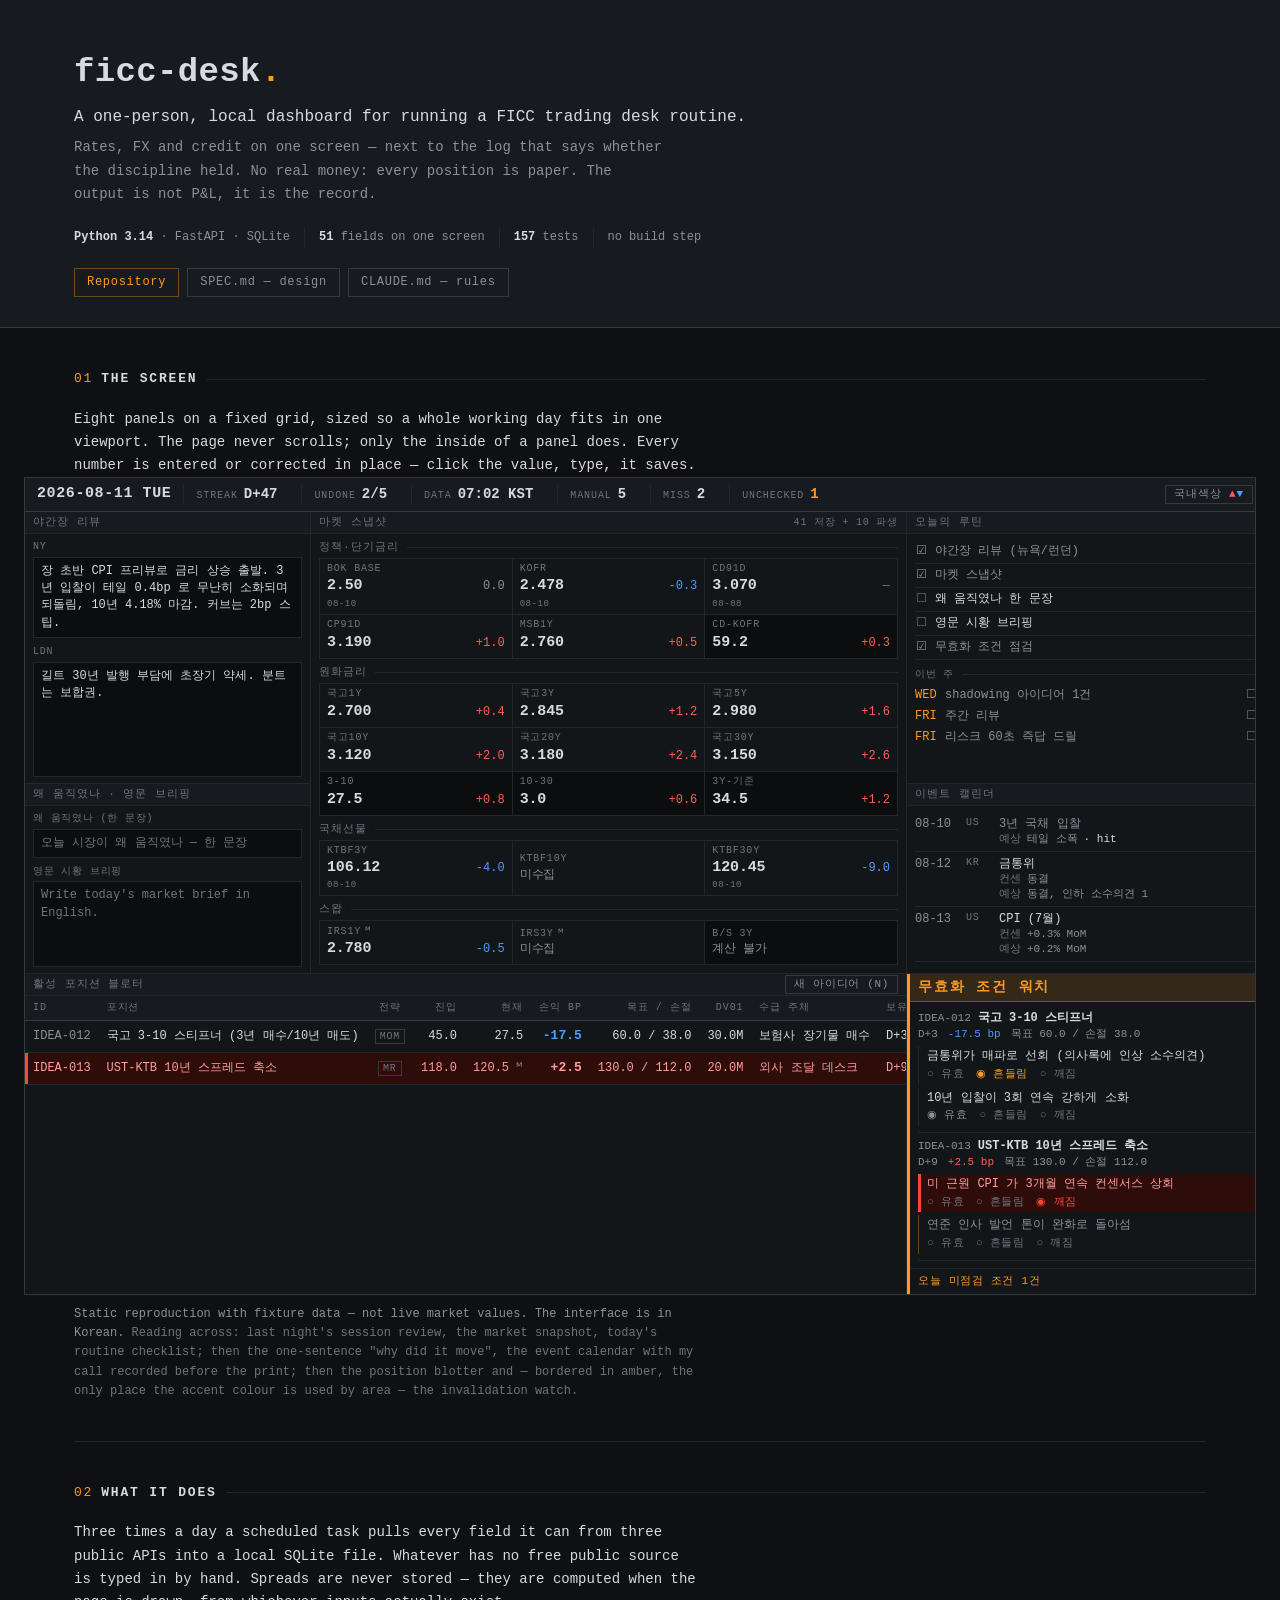
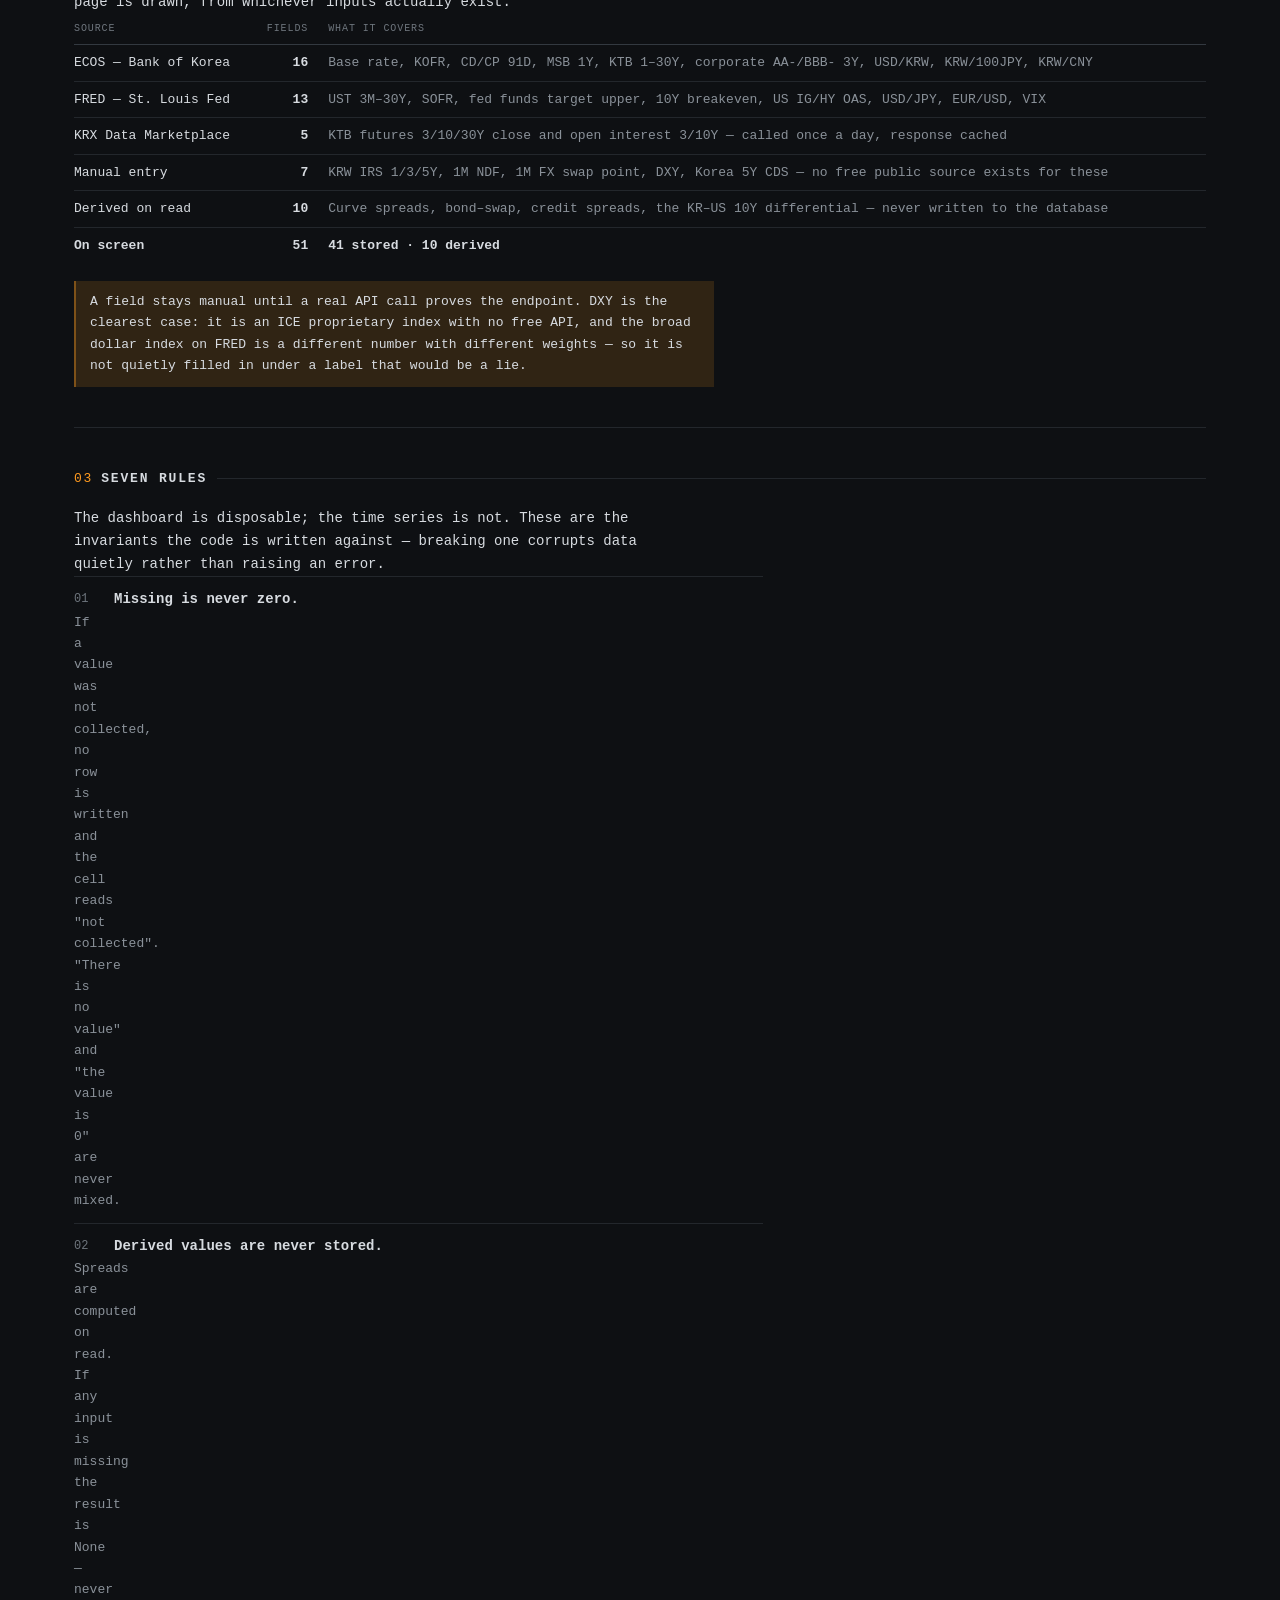
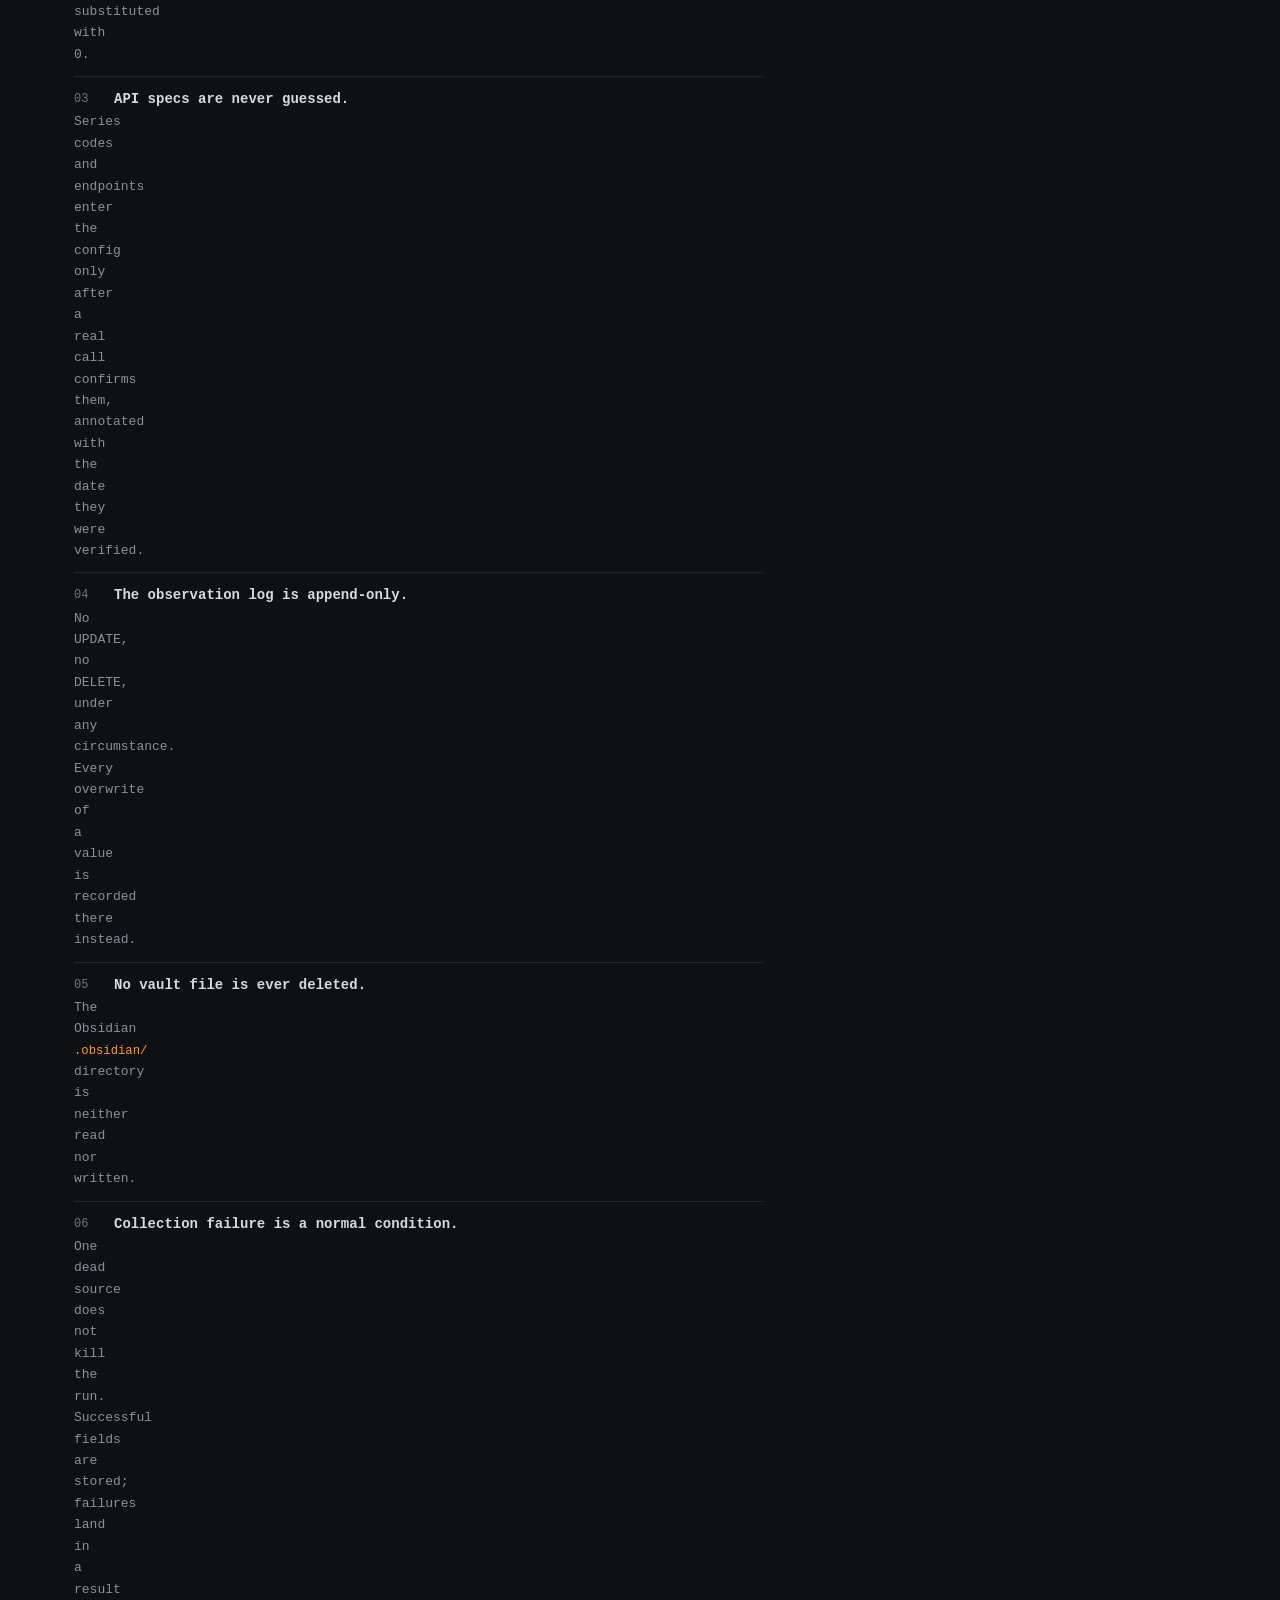
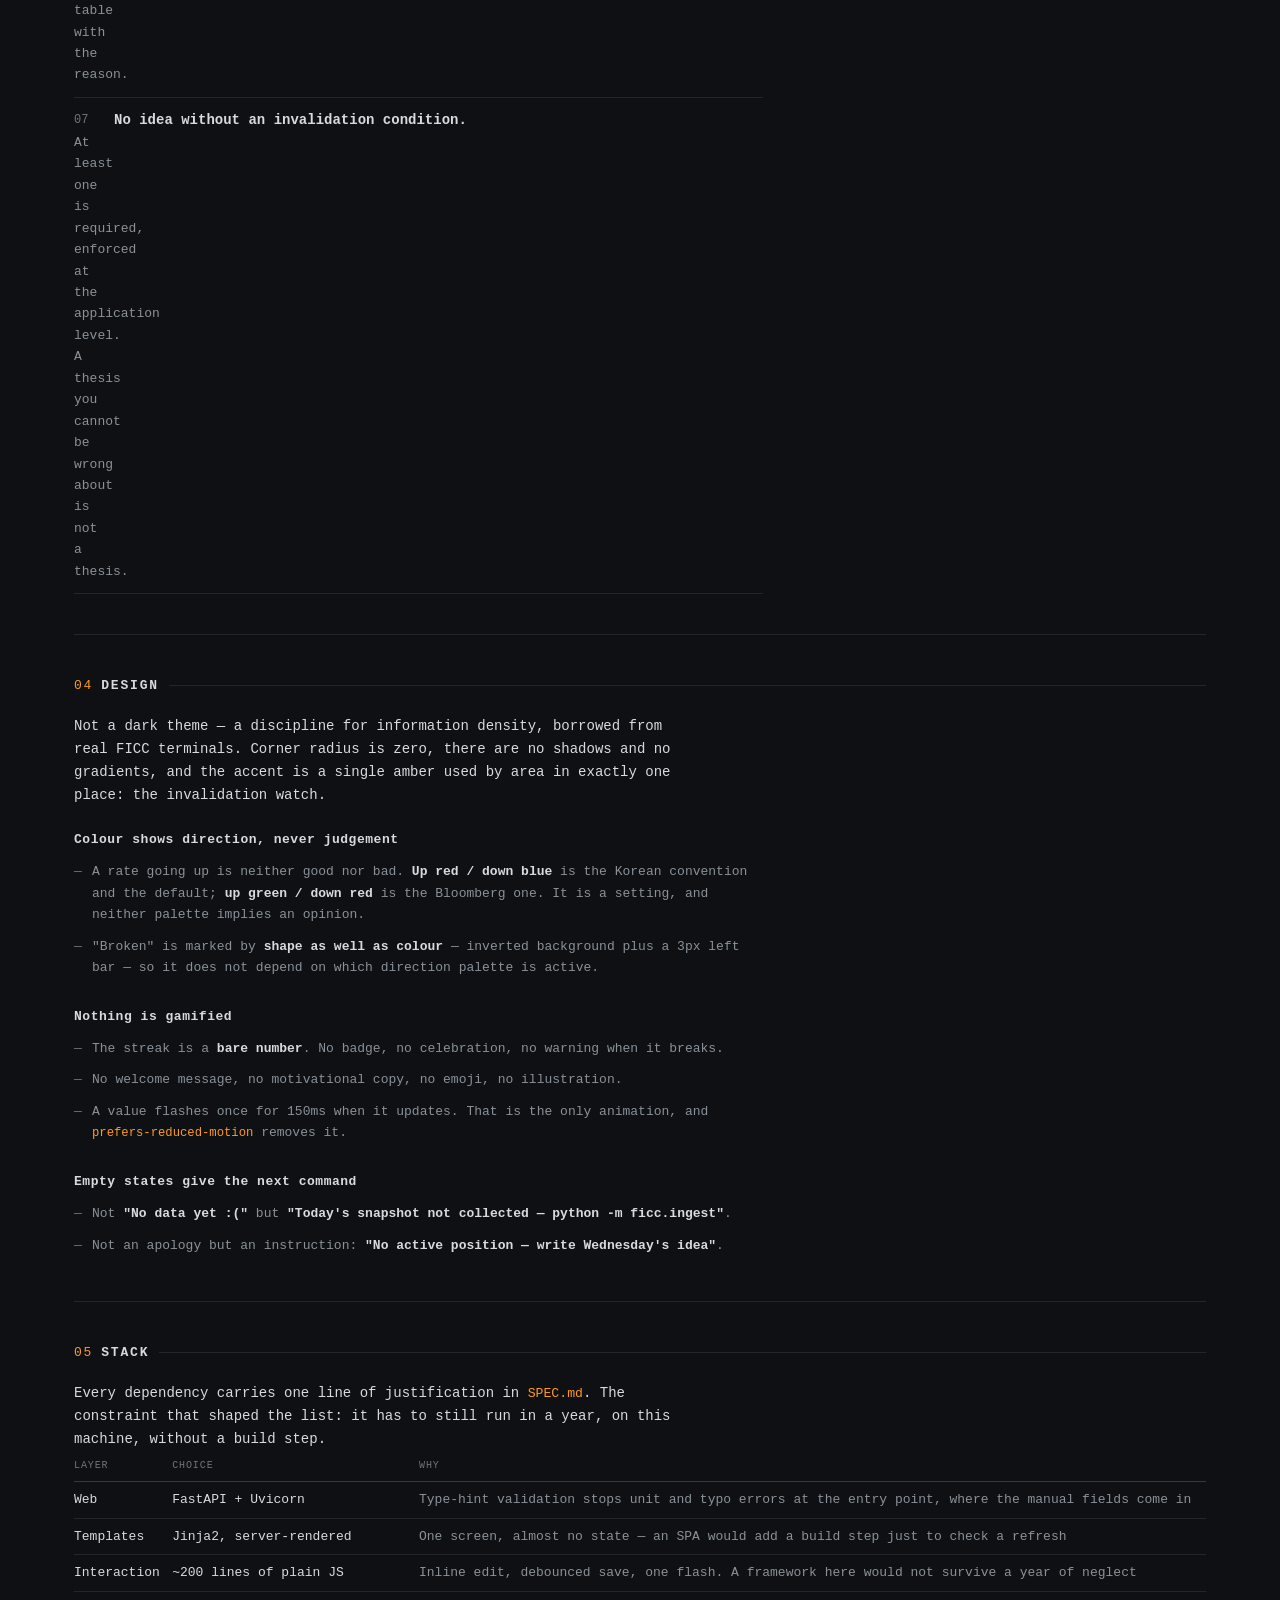
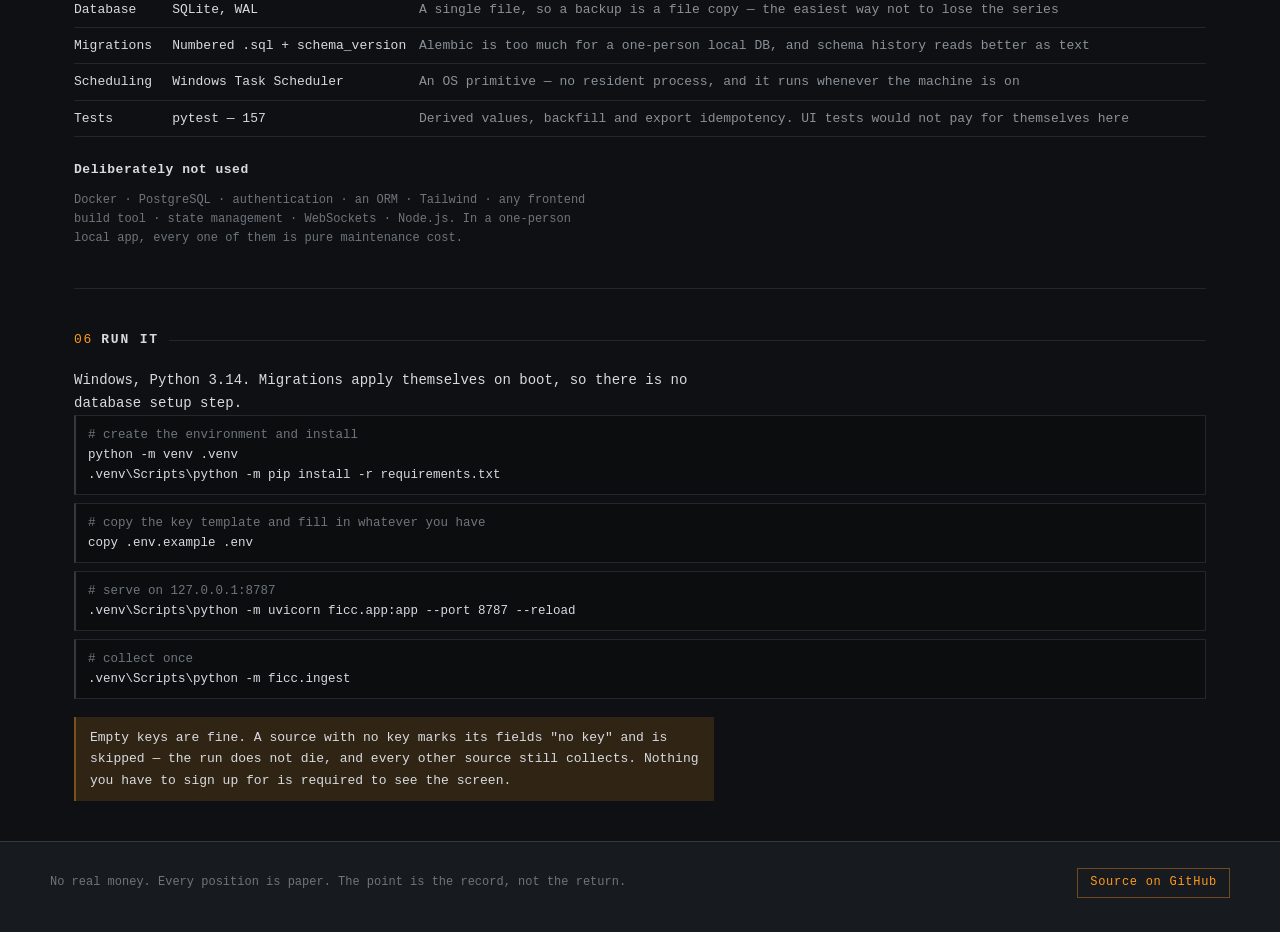
==== index.html @ 74cfe4ff "Add landing page for GitHub Pages 프로젝트 소개 + 대시보드 정적 재현. 저장소 루트에 두어 Pages 의 main + /(root) 설정으로 바로 발행" ====
<!DOCTYPE html>
<!--
  ficc-desk 랜딩 페이지 (GitHub Pages).

  Settings > Pages > Source: Deploy from a branch > main + / (root)

  ⚠ 아래 저장소 주소 4곳을 실제 주소로 바꾼다. "USERNAME/REPO" 로 검색하면 전부 나온다.

  이 파일은 앱과 같은 디자인 토큰을 쓰지만 ficc/static/app.css 를 참조하지 않는다 —
  Pages 는 정적 파일만 서빙하고 /static/ 경로가 없기 때문이다. 토큰을 바꿀 일이 생기면
  app.css 와 이 파일 두 곳을 같이 고친다.
-->
<html lang="en">
<head>
<meta charset="utf-8">
<meta name="viewport" content="width=device-width, initial-scale=1">
<title>ficc-desk — a FICC desk routine, in one screen</title>
<meta name="description" content="A one-person local dashboard for running a FICC trading desk routine. Rates, FX and credit on one screen, next to the log that says whether the discipline held.">
<style>
:root {
  --bg:            #0E1013;
  --bg-panel:      #131619;
  --bg-raised:     #171A1E;
  --bg-sunken:     #0B0D0F;

  --hairline:        #23272C;
  --hairline-strong: #333940;

  --fg:       #D7DBE0;
  --fg-dim:   #8A9199;
  --fg-label: #6E757D;

  --accent:      #FF9A1F;
  --accent-weak: rgba(255, 154, 31, .14);
  --accent-line: rgba(255, 154, 31, .38);

  --broken-bg:  #2E0C0A;
  --broken-bar: #FF453A;
  --broken-fg:  #FF9E99;

  --dir-up:   #FF5F52;
  --dir-down: #4E9BFF;

  --font: "Cascadia Mono", "Cascadia Code", Consolas,
          "Malgun Gothic", "맑은 고딕", ui-monospace, monospace;

  color-scheme: dark;
}

*, *::before, *::after { box-sizing: border-box; border-radius: 0; box-shadow: none; }

html { -webkit-text-size-adjust: 100%; }
body {
  margin: 0;
  background: var(--bg);
  color: var(--fg);
  font-family: var(--font);
  font-size: 14px;
  line-height: 1.65;
  font-variant-numeric: tabular-nums;
  -webkit-font-smoothing: antialiased;
}
::selection { background: var(--accent-weak); }

a { color: var(--fg); text-decoration: none; border-bottom: 1px solid var(--hairline-strong); }
a:hover { color: var(--accent); border-bottom-color: var(--accent-line); }

.wrap { max-width: 1180px; margin: 0 auto; padding: 0 24px; }
.prose { max-width: 74ch; }
p { margin: 0 0 14px; }
p:last-child { margin-bottom: 0; }

.cap {
  font-size: 11px;
  letter-spacing: .09em;
  color: var(--fg-label);
  text-transform: uppercase;
  white-space: nowrap;
}

/* ------------------------------------------------------------- masthead */

.masthead { border-bottom: 1px solid var(--hairline-strong); background: var(--bg-raised); }
.masthead__inner { padding-top: 44px; padding-bottom: 30px; }
h1 {
  font-size: 34px;
  font-weight: 700;
  letter-spacing: .01em;
  margin: 0 0 4px;
}
h1 .dot { color: var(--accent); }
.lede { font-size: 16px; color: var(--fg); margin: 0 0 6px; max-width: 70ch; }
.sub  { font-size: 14px; color: var(--fg-dim); margin: 0 0 22px; max-width: 70ch; }

.meta { display: flex; flex-wrap: wrap; margin: 0 0 20px; }
.meta__item {
  padding: 0 14px;
  border-left: 1px solid var(--hairline);
  font-size: 12px;
  color: var(--fg-dim);
}
.meta__item:first-child { padding-left: 0; border-left: 0; }
.meta__item b { color: var(--fg); font-weight: 700; }

.links { display: flex; flex-wrap: wrap; gap: 8px; }
.btn {
  display: inline-block;
  padding: 4px 12px;
  font-size: 12px;
  letter-spacing: .06em;
  color: var(--fg-dim);
  border: 1px solid var(--hairline-strong);
}
.btn:hover { color: var(--fg); border-color: var(--accent-line); }
.btn--go { color: var(--accent); border-color: var(--accent-line); }

/* -------------------------------------------------------------- section */

section { padding: 40px 0; border-bottom: 1px solid var(--hairline); }
main > section:last-of-type { border-bottom: 0; }

.head { display: flex; align-items: center; gap: 10px; margin: 0 0 18px; }
.head::after { content: ""; flex: 1 1 auto; height: 1px; background: var(--hairline); }
h2 { font-size: 13px; font-weight: 700; letter-spacing: .14em; text-transform: uppercase; margin: 0; }
h2 .n { color: var(--accent); margin-right: 8px; font-weight: 400; }

h3 {
  font-size: 13px;
  font-weight: 700;
  letter-spacing: .04em;
  margin: 22px 0 6px;
  color: var(--fg);
}

/* ---------------------------------------------------------------- lists */

.rules { list-style: none; margin: 0; padding: 0; counter-reset: rule; }
.rules li {
  counter-increment: rule;
  display: grid;
  grid-template-columns: 30px minmax(0, 1fr);
  gap: 0 10px;
  padding: 11px 0;
  border-bottom: 1px solid var(--hairline);
  max-width: 82ch;
}
.rules li:first-child { border-top: 1px solid var(--hairline); }
.rules li::before {
  content: counter(rule, decimal-leading-zero);
  color: var(--fg-label);
  font-size: 12px;
  line-height: 1.9;
}
.rules b { display: block; font-weight: 700; }
.rules span { color: var(--fg-dim); font-size: 13px; }

.bullets { list-style: none; margin: 0; padding: 0; max-width: 82ch; }
.bullets li {
  padding: 5px 0 5px 18px;
  position: relative;
  color: var(--fg-dim);
  font-size: 13px;
}
.bullets li::before { content: "—"; position: absolute; left: 0; color: var(--fg-label); }
.bullets b { color: var(--fg); font-weight: 700; }

/* --------------------------------------------------------------- tables */

.tbl-scroll { overflow-x: auto; }
table.t { border-collapse: collapse; font-size: 13px; width: 100%; min-width: 640px; }
table.t th, table.t td {
  padding: 7px 12px 7px 0;
  border-bottom: 1px solid var(--hairline);
  text-align: left;
  vertical-align: top;
}
table.t thead th {
  font-size: 10px;
  letter-spacing: .09em;
  text-transform: uppercase;
  color: var(--fg-label);
  font-weight: 400;
  border-bottom: 1px solid var(--hairline-strong);
  white-space: nowrap;
}
table.t td.n { text-align: right; padding-right: 20px; white-space: nowrap; font-weight: 700; }
table.t th.n { text-align: right; padding-right: 20px; }
table.t td.d { color: var(--fg-dim); }
table.t tfoot td {
  border-bottom: 0;
  border-top: 1px solid var(--hairline-strong);
  color: var(--fg);
  font-weight: 700;
}

/* ----------------------------------------------------------------- code */

pre {
  margin: 0 0 8px;
  padding: 9px 12px;
  background: var(--bg-sunken);
  border: 1px solid var(--hairline);
  border-left: 2px solid var(--hairline-strong);
  font-family: var(--font);
  font-size: 12.5px;
  line-height: 1.6;
  color: var(--fg);
  overflow-x: auto;
}
pre .c { color: var(--fg-label); }
code { font-family: var(--font); font-size: .94em; color: var(--accent); }

.note {
  border-left: 2px solid var(--accent-line);
  background: var(--accent-weak);
  padding: 10px 14px;
  font-size: 13px;
  color: var(--fg);
  max-width: 82ch;
  margin: 18px 0 0;
}

/* =================================================== dashboard preview ==
 * ficc/static/app.css 의 규범을 그대로 옮긴 정적 재현이다. 실제 화면은
 * 페이지가 스크롤하지 않지만, 이 미리보기는 좁은 화면에서 가로 스크롤한다. */

/* 데스크는 1240px 고정이다 (블로터 11 열이 접히면 안 된다). 본문 단(1180px)보다
 * 넓으므로 프레임만 밖으로 빼서 가운데 정렬한다. 화면이 그보다 좁으면 프레임 안에서
 * 가로 스크롤한다 — 페이지 자체는 가로로 스크롤하지 않는다. */
.screen-frame {
  border: 1px solid var(--hairline-strong);
  overflow-x: auto;
  background: var(--bg);
  width: min(1292px, calc(100vw - 48px));
  margin-left: 50%;
  transform: translateX(-50%);
}
.desk {
  display: grid;
  width: 1240px;
  grid-template-columns: 286px minmax(0, 1fr) 358px;
  grid-template-rows: 34px 272px 190px 320px;
  grid-template-areas:
    "topbar  topbar   topbar"
    "night   snapshot routine"
    "journal snapshot events"
    "blotter blotter  watch";
  background: var(--bg);
  font-size: 13px;
  line-height: 1.35;
}
.desk .a-topbar   { grid-area: topbar; }
.desk .a-night    { grid-area: night; }
.desk .a-journal  { grid-area: journal; }
.desk .a-snapshot { grid-area: snapshot; }
.desk .a-routine  { grid-area: routine; }
.desk .a-events   { grid-area: events; }
.desk .a-blotter  { grid-area: blotter; }
.desk .a-watch    { grid-area: watch; }

.desk .panel {
  display: flex;
  flex-direction: column;
  min-height: 0;
  min-width: 0;
  overflow: hidden;
  background: var(--bg-panel);
  border-right: 1px solid var(--hairline);
  border-bottom: 1px solid var(--hairline);
  padding: 0;
}
.desk .a-routine, .desk .a-events, .desk .a-watch { border-right: 0; }
.desk .a-blotter, .desk .a-watch { border-bottom: 0; }
.desk .panel__head {
  display: flex;
  align-items: center;
  justify-content: space-between;
  gap: 8px;
  height: 22px;
  flex: 0 0 22px;
  padding: 0 8px;
  background: var(--bg-raised);
  border-bottom: 1px solid var(--hairline);
}
.desk .panel__body { flex: 1 1 auto; min-height: 0; overflow: hidden; padding: 6px 8px; }
.desk .panel__body--flush { padding: 0; }
.desk .cap { font-size: 11px; letter-spacing: .09em; color: var(--fg-label); text-transform: none; }
.desk .cap--tiny { font-size: 10px; letter-spacing: .08em; }
.desk .cap--en { text-transform: uppercase; }

/* topbar */
.desk .topbar {
  display: flex;
  align-items: center;
  height: 34px;
  padding: 0 12px;
  background: var(--bg-raised);
  border-bottom: 1px solid var(--hairline-strong);
}
.desk .topbar__date { font-size: 15px; font-weight: 700; letter-spacing: .04em; }
.desk .topbar__item {
  display: flex;
  align-items: baseline;
  gap: 6px;
  padding: 0 12px;
  border-left: 1px solid var(--hairline);
  margin-left: 12px;
}
.desk .topbar__k { font-size: 10px; letter-spacing: .09em; color: var(--fg-label); text-transform: uppercase; }
.desk .topbar__v { font-size: 14px; font-weight: 700; }
.desk .topbar__v--attn { color: var(--accent); }
.desk .topbar__spacer { flex: 1 1 auto; }
.desk .convention {
  font-size: 11px;
  letter-spacing: .08em;
  color: var(--fg-dim);
  border: 1px solid var(--hairline-strong);
  padding: 1px 8px;
}
.desk .convention__up   { color: var(--dir-up); }
.desk .convention__down { color: var(--dir-down); }

/* snapshot */
.desk .group + .group { margin-top: 6px; }
.desk .group__head { display: flex; align-items: center; gap: 8px; margin-bottom: 3px; }
.desk .group__head::after { content: ""; flex: 1 1 auto; height: 1px; background: var(--hairline); }
.desk .grid-cells {
  display: grid;
  grid-template-columns: repeat(3, minmax(0, 1fr));
  border-top: 1px solid var(--hairline);
  border-left: 1px solid var(--hairline);
}
.desk .cell {
  min-height: 44px;
  padding: 3px 7px 4px;
  border-right: 1px solid var(--hairline);
  border-bottom: 1px solid var(--hairline);
  display: flex;
  flex-direction: column;
  justify-content: center;
  gap: 1px;
}
.desk .cell__label {
  display: flex;
  align-items: baseline;
  gap: 4px;
  font-size: 10px;
  letter-spacing: .08em;
  color: var(--fg-label);
  white-space: nowrap;
  overflow: hidden;
}
.desk .cell__mark { color: var(--fg-dim); }
.desk .cell__row { display: flex; align-items: baseline; justify-content: space-between; gap: 8px; }
.desk .cell__value { font-size: 15px; font-weight: 700; letter-spacing: -.01em; }
.desk .cell__delta { font-size: 12px; flex: 0 0 auto; }
.desk .cell__asof { font-size: 9px; letter-spacing: .06em; color: var(--fg-label); }
.desk .cell--derived { background: var(--bg-sunken); }
.desk .cell--miss .cell__value { font-size: 12px; font-weight: 400; color: var(--fg-dim); }
.desk .dir-up   { color: var(--dir-up); }
.desk .dir-down { color: var(--dir-down); }
.desk .dir-flat { color: var(--fg-dim); }
.desk .dir-na   { color: var(--fg-label); }

/* text fields */
.desk .field + .field { margin-top: 7px; }
.desk .field__label { display: block; margin-bottom: 3px; }
.desk .field__box {
  background: var(--bg-sunken);
  border: 1px solid var(--hairline);
  color: var(--fg);
  font-size: 12px;
  line-height: 1.45;
  padding: 5px 7px;
  overflow: hidden;
}
.desk .field__box--ph { color: var(--fg-label); }
/* 실제 템플릿과 같은 규칙 — 마지막 입력칸이 남은 높이를 먹는다. */
.desk .stack { display: flex; flex-direction: column; height: 100%; min-height: 0; }
.desk .stack > .field--grow { flex: 1 1 auto; display: flex; flex-direction: column; min-height: 0; }
.desk .stack > .field--grow .field__box { flex: 1 1 auto; min-height: 0; }

/* routine */
.desk .routine { display: flex; align-items: center; gap: 8px; height: 24px; border-bottom: 1px solid var(--hairline); font-size: 12px; }
.desk .routine__box { width: 12px; text-align: center; color: var(--fg-label); }
.desk .routine--done .routine__box, .desk .routine--done .routine__label { color: var(--fg-dim); }
.desk .routine__label { flex: 1 1 auto; overflow: hidden; white-space: nowrap; }
.desk .subhead { display: flex; align-items: center; gap: 8px; margin: 8px 0 3px; }
.desk .subhead::after { content: ""; flex: 1 1 auto; height: 1px; background: var(--hairline); }
.desk .weekly { display: flex; align-items: center; gap: 8px; font-size: 12px; height: 21px; }
.desk .weekly__day { color: var(--accent); width: 22px; flex: 0 0 22px; }
.desk .weekly__label { flex: 1 1 auto; color: var(--fg-dim); overflow: hidden; white-space: nowrap; }
.desk .weekly__box { flex: 0 0 12px; text-align: center; color: var(--fg-label); }

/* events */
.desk .event {
  display: grid;
  grid-template-columns: 44px 26px minmax(0, 1fr);
  gap: 0 7px;
  padding: 4px 0;
  border-bottom: 1px solid var(--hairline);
  font-size: 12px;
}
.desk .event__date { color: var(--fg-dim); }
.desk .event__region { color: var(--fg-label); font-size: 10px; letter-spacing: .08em; }
.desk .event__name { overflow: hidden; white-space: nowrap; }
.desk .event__lines { grid-column: 3; font-size: 11px; }
.desk .event__line { display: flex; gap: 6px; color: var(--fg-dim); }
.desk .event__k { color: var(--fg-label); flex: 0 0 auto; }
.desk .event__call--hit { color: var(--fg); }
.desk .event--past .event__name { color: var(--fg-dim); }

/* blotter */
.desk .blotter { width: 100%; border-collapse: collapse; font-size: 12px; }
.desk .blotter thead th {
  height: 24px;
  background: var(--bg-raised);
  border-bottom: 1px solid var(--hairline-strong);
  padding: 0 8px;
  text-align: right;
  font-weight: 400;
  font-size: 10px;
  letter-spacing: .09em;
  color: var(--fg-label);
  white-space: nowrap;
}
.desk .blotter tbody td {
  height: 32px;
  padding: 0 8px;
  border-bottom: 1px solid var(--hairline);
  text-align: right;
  white-space: nowrap;
}
.desk .blotter .t-l { text-align: left; }
.desk .blotter .t-c { text-align: center; }
.desk .blotter tbody td.strong { font-weight: 700; font-size: 13px; }
.desk .blotter__code { color: var(--fg-dim); }
.desk .blotter__tag { font-size: 10px; letter-spacing: .08em; color: var(--fg-label); border: 1px solid var(--hairline-strong); padding: 1px 4px; }
.desk .blotter tr.is-broken td { background: var(--broken-bg); color: var(--broken-fg); }
.desk .blotter tr.is-broken td:first-child { box-shadow: inset 3px 0 0 var(--broken-bar); }
.desk .blotter tr.is-shaky .state-dot { color: var(--accent); }
.desk .state-dot { color: var(--fg-dim); }
.desk .ghost-btn { font-size: 11px; letter-spacing: .06em; color: var(--fg-dim); border: 1px solid var(--hairline-strong); padding: 1px 8px; }

/* watch — the signature panel */
.desk .a-watch { border-left: 3px solid var(--accent); }
.desk .a-watch .panel__head {
  height: 28px;
  flex-basis: 28px;
  background: var(--accent-weak);
  border-bottom: 1px solid var(--accent-line);
}
.desk .watch__title { font-size: 14px; font-weight: 700; letter-spacing: .14em; color: var(--accent); }
.desk .wpos { border-bottom: 1px solid var(--hairline); padding: 5px 0 6px; }
.desk .wpos:first-child { padding-top: 2px; }
.desk .wpos__head { display: flex; align-items: baseline; gap: 7px; }
.desk .wpos__code { color: var(--fg-dim); font-size: 11px; }
.desk .wpos__name { flex: 1 1 auto; font-size: 12px; font-weight: 700; overflow: hidden; white-space: nowrap; }
.desk .wpos__meta { display: flex; gap: 10px; font-size: 11px; color: var(--fg-dim); margin: 1px 0 4px; }
.desk .cond { padding: 3px 0 3px 8px; border-left: 1px solid var(--hairline); margin-top: 3px; }
.desk .cond__text { font-size: 12px; line-height: 1.3; }
.desk .cond__toggle { display: flex; gap: 12px; margin-top: 2px; }
.desk .cond__opt { font-size: 11px; letter-spacing: .04em; color: var(--fg-label); }
.desk .cond__opt--on { color: var(--fg-dim); }
.desk .cond__opt--shaky.cond__opt--on { color: var(--accent); }
.desk .cond__opt--broken.cond__opt--on { color: var(--broken-bar); }
.desk .cond--broken { background: var(--broken-bg); border-left: 3px solid var(--broken-bar); padding-left: 6px; }
.desk .cond--broken .cond__text { color: var(--broken-fg); }
.desk .cond--unchecked { border-left-color: var(--accent-line); }
.desk .cond--unchecked .cond__text { color: var(--fg-dim); }
.desk .watch__foot {
  padding: 5px 8px;
  border-top: 1px solid var(--hairline);
  font-size: 11px;
  letter-spacing: .06em;
  color: var(--accent);
  flex: 0 0 auto;
}

.caption { font-size: 12px; color: var(--fg-label); margin: 10px 0 0; max-width: 88ch; line-height: 1.6; }
.caption b { color: var(--fg-dim); font-weight: 400; }

/* --------------------------------------------------------------- footer */

footer { border-top: 1px solid var(--hairline-strong); background: var(--bg-raised); }
.footer__inner { padding: 26px 0 34px; display: flex; flex-wrap: wrap; gap: 16px 32px; align-items: baseline; }
.footer__note { font-size: 12px; color: var(--fg-label); flex: 1 1 320px; margin: 0; }

@media (max-width: 720px) {
  .masthead__inner { padding-top: 32px; }
  h1 { font-size: 26px; }
  .lede { font-size: 15px; }
  .meta__item { padding: 0 10px; }
  section { padding: 30px 0; }
  .rules li { grid-template-columns: 24px minmax(0, 1fr); }
}
</style>
</head>
<body>

<header class="masthead">
  <div class="wrap masthead__inner">
    <h1>ficc-desk<span class="dot">.</span></h1>
    <p class="lede">A one-person, local dashboard for running a FICC trading desk routine.</p>
    <p class="sub">Rates, FX and credit on one screen — next to the log that says whether the discipline held. No real money: every position is paper. The output is not P&amp;L, it is the record.</p>

    <div class="meta">
      <span class="meta__item"><b>Python 3.14</b> · FastAPI · SQLite</span>
      <span class="meta__item"><b>51</b> fields on one screen</span>
      <span class="meta__item"><b>157</b> tests</span>
      <span class="meta__item">no build step</span>
    </div>

    <!-- ⚠ USERNAME/REPO 를 실제 저장소 주소로 바꾼다 -->
    <nav class="links">
      <a class="btn btn--go" href="https://github.com/USERNAME/REPO">Repository</a>
      <a class="btn" href="https://github.com/USERNAME/REPO/blob/main/SPEC.md">SPEC.md — design</a>
      <a class="btn" href="https://github.com/USERNAME/REPO/blob/main/CLAUDE.md">CLAUDE.md — rules</a>
    </nav>
  </div>
</header>

<main class="wrap">

<section>
  <div class="head"><h2><span class="n">01</span>The screen</h2></div>
  <div class="prose">
    <p>Eight panels on a fixed grid, sized so a whole working day fits in one viewport. The page never scrolls; only the inside of a panel does. Every number is entered or corrected in place — click the value, type, it saves.</p>
  </div>

  <div class="screen-frame">
    <div class="desk">

      <div class="topbar a-topbar">
        <span class="topbar__date">2026-08-11 TUE</span>
        <span class="topbar__item"><span class="topbar__k">streak</span><span class="topbar__v">D+47</span></span>
        <span class="topbar__item"><span class="topbar__k">undone</span><span class="topbar__v">2/5</span></span>
        <span class="topbar__item"><span class="topbar__k">data</span><span class="topbar__v">07:02 KST</span></span>
        <span class="topbar__item"><span class="topbar__k">manual</span><span class="topbar__v">5</span></span>
        <span class="topbar__item"><span class="topbar__k">miss</span><span class="topbar__v">2</span></span>
        <span class="topbar__item"><span class="topbar__k">unchecked</span><span class="topbar__v topbar__v--attn">1</span></span>
        <span class="topbar__spacer"></span>
        <span class="convention">국내색상 <span class="convention__up">▲</span><span class="convention__down">▼</span></span>
      </div>

      <div class="panel a-night">
        <div class="panel__head"><span class="cap">야간장 리뷰</span></div>
        <div class="panel__body stack">
          <div class="field">
            <span class="cap cap--tiny cap--en field__label">NY</span>
            <div class="field__box">장 초반 CPI 프리뷰로 금리 상승 출발. 3년 입찰이 테일 0.4bp 로 무난히 소화되며 되돌림, 10년 4.18% 마감. 커브는 2bp 스팁.</div>
          </div>
          <div class="field field--grow">
            <span class="cap cap--tiny cap--en field__label">LDN</span>
            <div class="field__box">길트 30년 발행 부담에 초장기 약세. 분트는 보합권.</div>
          </div>
        </div>
      </div>

      <div class="panel a-snapshot">
        <div class="panel__head"><span class="cap">마켓 스냅샷</span><span class="cap cap--tiny">41 저장 + 10 파생</span></div>
        <div class="panel__body">

          <div class="group">
            <div class="group__head"><span class="cap">정책·단기금리</span></div>
            <div class="grid-cells">
              <div class="cell"><span class="cell__label">BOK BASE</span><span class="cell__row"><span class="cell__value">2.50</span><span class="cell__delta dir-flat">0.0</span></span><span class="cell__asof">08-10</span></div>
              <div class="cell"><span class="cell__label">KOFR</span><span class="cell__row"><span class="cell__value">2.478</span><span class="cell__delta dir-down">-0.3</span></span><span class="cell__asof">08-10</span></div>
              <div class="cell"><span class="cell__label">CD91D</span><span class="cell__row"><span class="cell__value">3.070</span><span class="cell__delta dir-na">—</span></span><span class="cell__asof">08-08</span></div>
              <div class="cell"><span class="cell__label">CP91D</span><span class="cell__row"><span class="cell__value">3.190</span><span class="cell__delta dir-up">+1.0</span></span></div>
              <div class="cell"><span class="cell__label">MSB1Y</span><span class="cell__row"><span class="cell__value">2.760</span><span class="cell__delta dir-up">+0.5</span></span></div>
              <div class="cell cell--derived"><span class="cell__label">CD-KOFR</span><span class="cell__row"><span class="cell__value">59.2</span><span class="cell__delta dir-up">+0.3</span></span></div>
            </div>
          </div>

          <div class="group">
            <div class="group__head"><span class="cap">원화금리</span></div>
            <div class="grid-cells">
              <div class="cell"><span class="cell__label">국고1Y</span><span class="cell__row"><span class="cell__value">2.700</span><span class="cell__delta dir-up">+0.4</span></span></div>
              <div class="cell"><span class="cell__label">국고3Y</span><span class="cell__row"><span class="cell__value">2.845</span><span class="cell__delta dir-up">+1.2</span></span></div>
              <div class="cell"><span class="cell__label">국고5Y</span><span class="cell__row"><span class="cell__value">2.980</span><span class="cell__delta dir-up">+1.6</span></span></div>
              <div class="cell"><span class="cell__label">국고10Y</span><span class="cell__row"><span class="cell__value">3.120</span><span class="cell__delta dir-up">+2.0</span></span></div>
              <div class="cell"><span class="cell__label">국고20Y</span><span class="cell__row"><span class="cell__value">3.180</span><span class="cell__delta dir-up">+2.4</span></span></div>
              <div class="cell"><span class="cell__label">국고30Y</span><span class="cell__row"><span class="cell__value">3.150</span><span class="cell__delta dir-up">+2.6</span></span></div>
              <div class="cell cell--derived"><span class="cell__label">3-10</span><span class="cell__row"><span class="cell__value">27.5</span><span class="cell__delta dir-up">+0.8</span></span></div>
              <div class="cell cell--derived"><span class="cell__label">10-30</span><span class="cell__row"><span class="cell__value">3.0</span><span class="cell__delta dir-up">+0.6</span></span></div>
              <div class="cell cell--derived"><span class="cell__label">3Y-기준</span><span class="cell__row"><span class="cell__value">34.5</span><span class="cell__delta dir-up">+1.2</span></span></div>
            </div>
          </div>

          <div class="group">
            <div class="group__head"><span class="cap">국채선물</span></div>
            <div class="grid-cells">
              <div class="cell"><span class="cell__label">KTBF3Y</span><span class="cell__row"><span class="cell__value">106.12</span><span class="cell__delta dir-down">-4.0</span></span><span class="cell__asof">08-10</span></div>
              <div class="cell cell--miss"><span class="cell__label">KTBF10Y</span><span class="cell__row"><span class="cell__value">미수집</span></span></div>
              <div class="cell"><span class="cell__label">KTBF30Y</span><span class="cell__row"><span class="cell__value">120.45</span><span class="cell__delta dir-down">-9.0</span></span><span class="cell__asof">08-10</span></div>
            </div>
          </div>

          <div class="group">
            <div class="group__head"><span class="cap">스왑</span></div>
            <div class="grid-cells">
              <div class="cell"><span class="cell__label">IRS1Y <span class="cell__mark">ᴹ</span></span><span class="cell__row"><span class="cell__value">2.780</span><span class="cell__delta dir-down">-0.5</span></span></div>
              <div class="cell cell--miss"><span class="cell__label">IRS3Y <span class="cell__mark">ᴹ</span></span><span class="cell__row"><span class="cell__value">미수집</span></span></div>
              <div class="cell cell--derived cell--miss"><span class="cell__label">B/S 3Y</span><span class="cell__row"><span class="cell__value">계산 불가</span></span></div>
            </div>
          </div>

        </div>
      </div>

      <div class="panel a-routine">
        <div class="panel__head"><span class="cap">오늘의 루틴</span></div>
        <div class="panel__body">
          <div class="routine routine--done"><span class="routine__box">☑</span><span class="routine__label">야간장 리뷰 (뉴욕/런던)</span></div>
          <div class="routine routine--done"><span class="routine__box">☑</span><span class="routine__label">마켓 스냅샷</span></div>
          <div class="routine"><span class="routine__box">☐</span><span class="routine__label">왜 움직였나 한 문장</span></div>
          <div class="routine"><span class="routine__box">☐</span><span class="routine__label">영문 시황 브리핑</span></div>
          <div class="routine routine--done"><span class="routine__box">☑</span><span class="routine__label">무효화 조건 점검</span></div>
          <div class="subhead"><span class="cap cap--tiny">이번 주</span></div>
          <div class="weekly"><span class="weekly__day">WED</span><span class="weekly__label">shadowing 아이디어 1건</span><span class="weekly__box">☐</span></div>
          <div class="weekly"><span class="weekly__day">FRI</span><span class="weekly__label">주간 리뷰</span><span class="weekly__box">☐</span></div>
          <div class="weekly"><span class="weekly__day">FRI</span><span class="weekly__label">리스크 60초 즉답 드릴</span><span class="weekly__box">☐</span></div>
        </div>
      </div>

      <div class="panel a-journal">
        <div class="panel__head"><span class="cap">왜 움직였나 · 영문 브리핑</span></div>
        <div class="panel__body stack">
          <div class="field">
            <span class="cap cap--tiny field__label">왜 움직였나 (한 문장)</span>
            <div class="field__box field__box--ph">오늘 시장이 왜 움직였나 — 한 문장</div>
          </div>
          <div class="field field--grow">
            <span class="cap cap--tiny field__label">영문 시황 브리핑</span>
            <div class="field__box field__box--ph">Write today's market brief in English.</div>
          </div>
        </div>
      </div>

      <div class="panel a-events">
        <div class="panel__head"><span class="cap">이벤트 캘린더</span></div>
        <div class="panel__body">
          <div class="event event--past">
            <span class="event__date">08-10</span><span class="event__region">US</span><span class="event__name">3년 국채 입찰</span>
            <span class="event__lines"><span class="event__line"><span class="event__k">예상</span>테일 소폭<span class="event__call--hit">· hit</span></span></span>
          </div>
          <div class="event">
            <span class="event__date">08-12</span><span class="event__region">KR</span><span class="event__name">금통위</span>
            <span class="event__lines"><span class="event__line"><span class="event__k">컨센</span>동결</span><span class="event__line"><span class="event__k">예상</span>동결, 인하 소수의견 1</span></span>
          </div>
          <div class="event">
            <span class="event__date">08-13</span><span class="event__region">US</span><span class="event__name">CPI (7월)</span>
            <span class="event__lines"><span class="event__line"><span class="event__k">컨센</span>+0.3% MoM</span><span class="event__line"><span class="event__k">예상</span>+0.2% MoM</span></span>
          </div>
        </div>
      </div>

      <div class="panel a-blotter">
        <div class="panel__head"><span class="cap">활성 포지션 블로터</span><span class="ghost-btn">새 아이디어 (N)</span></div>
        <div class="panel__body panel__body--flush">
          <table class="blotter">
            <thead>
              <tr>
                <th class="t-l">ID</th><th class="t-l">포지션</th><th class="t-c">전략</th>
                <th>진입</th><th>현재</th><th>손익 BP</th><th>목표 / 손절</th>
                <th>DV01</th><th class="t-l">수급 주체</th><th>보유</th><th class="t-c">상태</th>
              </tr>
            </thead>
            <tbody>
              <tr class="is-shaky">
                <td class="t-l blotter__code">IDEA-012</td>
                <td class="t-l" style="width:100%">국고 3-10 스티프너 (3년 매수/10년 매도)</td>
                <td class="t-c"><span class="blotter__tag">MOM</span></td>
                <td>45.0</td><td>27.5</td>
                <td class="strong dir-down">-17.5</td>
                <td>60.0 / 38.0</td><td>30.0M</td>
                <td class="t-l">보험사 장기물 매수</td><td>D+3</td>
                <td class="t-c"><span class="state-dot">●</span> 흔들림</td>
              </tr>
              <tr class="is-broken">
                <td class="t-l blotter__code">IDEA-013</td>
                <td class="t-l">UST-KTB 10년 스프레드 축소</td>
                <td class="t-c"><span class="blotter__tag">MR</span></td>
                <td>118.0</td><td>120.5 <span class="cell__mark">ᴹ</span></td>
                <td class="strong">+2.5</td>
                <td>130.0 / 112.0</td><td>20.0M</td>
                <td class="t-l">외사 조달 데스크</td><td>D+9</td>
                <td class="t-c"><span class="state-dot">●</span> 깨짐</td>
              </tr>
            </tbody>
          </table>
        </div>
      </div>

      <div class="panel a-watch">
        <div class="panel__head"><span class="watch__title">무효화 조건 워치</span></div>
        <div class="panel__body">
          <div class="wpos">
            <div class="wpos__head"><span class="wpos__code">IDEA-012</span><span class="wpos__name">국고 3-10 스티프너</span></div>
            <div class="wpos__meta"><span>D+3</span><span class="dir-down">-17.5 bp</span><span>목표 60.0 / 손절 38.0</span></div>
            <div class="cond">
              <div class="cond__text">금통위가 매파로 선회 (의사록에 인상 소수의견)</div>
              <div class="cond__toggle"><span class="cond__opt">○ 유효</span><span class="cond__opt cond__opt--shaky cond__opt--on">◉ 흔들림</span><span class="cond__opt">○ 깨짐</span></div>
            </div>
            <div class="cond">
              <div class="cond__text">10년 입찰이 3회 연속 강하게 소화</div>
              <div class="cond__toggle"><span class="cond__opt cond__opt--on">◉ 유효</span><span class="cond__opt">○ 흔들림</span><span class="cond__opt">○ 깨짐</span></div>
            </div>
          </div>
          <div class="wpos">
            <div class="wpos__head"><span class="wpos__code">IDEA-013</span><span class="wpos__name">UST-KTB 10년 스프레드 축소</span></div>
            <div class="wpos__meta"><span>D+9</span><span class="dir-up">+2.5 bp</span><span>목표 130.0 / 손절 112.0</span></div>
            <div class="cond cond--broken">
              <div class="cond__text">미 근원 CPI 가 3개월 연속 컨센서스 상회</div>
              <div class="cond__toggle"><span class="cond__opt">○ 유효</span><span class="cond__opt">○ 흔들림</span><span class="cond__opt cond__opt--broken cond__opt--on">◉ 깨짐</span></div>
            </div>
            <div class="cond cond--unchecked">
              <div class="cond__text">연준 인사 발언 톤이 완화로 돌아섬</div>
              <div class="cond__toggle"><span class="cond__opt">○ 유효</span><span class="cond__opt">○ 흔들림</span><span class="cond__opt">○ 깨짐</span></div>
            </div>
          </div>
        </div>
        <div class="watch__foot">오늘 미점검 조건 1건</div>
      </div>

    </div>
  </div>

  <p class="caption"><b>Static reproduction with fixture data — not live market values. The interface is in Korean.</b> Reading across: last night's session review, the market snapshot, today's routine checklist; then the one-sentence "why did it move", the event calendar with my call recorded before the print; then the position blotter and — bordered in amber, the only place the accent colour is used by area — the invalidation watch.</p>
</section>

<section>
  <div class="head"><h2><span class="n">02</span>What it does</h2></div>
  <div class="prose">
    <p>Three times a day a scheduled task pulls every field it can from three public APIs into a local SQLite file. Whatever has no free public source is typed in by hand. Spreads are never stored — they are computed when the page is drawn, from whichever inputs actually exist.</p>
  </div>

  <div class="tbl-scroll">
    <table class="t">
      <thead>
        <tr><th>Source</th><th class="n">Fields</th><th>What it covers</th></tr>
      </thead>
      <tbody>
        <tr>
          <td>ECOS — Bank of Korea</td><td class="n">16</td>
          <td class="d">Base rate, KOFR, CD/CP 91D, MSB 1Y, KTB 1–30Y, corporate AA-/BBB- 3Y, USD/KRW, KRW/100JPY, KRW/CNY</td>
        </tr>
        <tr>
          <td>FRED — St. Louis Fed</td><td class="n">13</td>
          <td class="d">UST 3M–30Y, SOFR, fed funds target upper, 10Y breakeven, US IG/HY OAS, USD/JPY, EUR/USD, VIX</td>
        </tr>
        <tr>
          <td>KRX Data Marketplace</td><td class="n">5</td>
          <td class="d">KTB futures 3/10/30Y close and open interest 3/10Y — called once a day, response cached</td>
        </tr>
        <tr>
          <td>Manual entry</td><td class="n">7</td>
          <td class="d">KRW IRS 1/3/5Y, 1M NDF, 1M FX swap point, DXY, Korea 5Y CDS — no free public source exists for these</td>
        </tr>
        <tr>
          <td>Derived on read</td><td class="n">10</td>
          <td class="d">Curve spreads, bond–swap, credit spreads, the KR–US 10Y differential — never written to the database</td>
        </tr>
      </tbody>
      <tfoot>
        <tr><td>On screen</td><td class="n">51</td><td>41 stored · 10 derived</td></tr>
      </tfoot>
    </table>
  </div>

  <p class="note">A field stays manual until a real API call proves the endpoint. DXY is the clearest case: it is an ICE proprietary index with no free API, and the broad dollar index on FRED is a different number with different weights — so it is not quietly filled in under a label that would be a lie.</p>
</section>

<section>
  <div class="head"><h2><span class="n">03</span>Seven rules</h2></div>
  <div class="prose">
    <p>The dashboard is disposable; the time series is not. These are the invariants the code is written against — breaking one corrupts data quietly rather than raising an error.</p>
  </div>

  <ol class="rules">
    <li><b>Missing is never zero.</b><span>If a value was not collected, no row is written and the cell reads "not collected". "There is no value" and "the value is 0" are never mixed.</span></li>
    <li><b>Derived values are never stored.</b><span>Spreads are computed on read. If any input is missing the result is None — never substituted with 0.</span></li>
    <li><b>API specs are never guessed.</b><span>Series codes and endpoints enter the config only after a real call confirms them, annotated with the date they were verified.</span></li>
    <li><b>The observation log is append-only.</b><span>No UPDATE, no DELETE, under any circumstance. Every overwrite of a value is recorded there instead.</span></li>
    <li><b>No vault file is ever deleted.</b><span>The Obsidian <code>.obsidian/</code> directory is neither read nor written.</span></li>
    <li><b>Collection failure is a normal condition.</b><span>One dead source does not kill the run. Successful fields are stored; failures land in a result table with the reason.</span></li>
    <li><b>No idea without an invalidation condition.</b><span>At least one is required, enforced at the application level. A thesis you cannot be wrong about is not a thesis.</span></li>
  </ol>
</section>

<section>
  <div class="head"><h2><span class="n">04</span>Design</h2></div>
  <div class="prose">
    <p>Not a dark theme — a discipline for information density, borrowed from real FICC terminals. Corner radius is zero, there are no shadows and no gradients, and the accent is a single amber used by area in exactly one place: the invalidation watch.</p>
  </div>

  <h3>Colour shows direction, never judgement</h3>
  <ul class="bullets">
    <li>A rate going up is neither good nor bad. <b>Up red / down blue</b> is the Korean convention and the default; <b>up green / down red</b> is the Bloomberg one. It is a setting, and neither palette implies an opinion.</li>
    <li>"Broken" is marked by <b>shape as well as colour</b> — inverted background plus a 3px left bar — so it does not depend on which direction palette is active.</li>
  </ul>

  <h3>Nothing is gamified</h3>
  <ul class="bullets">
    <li>The streak is a <b>bare number</b>. No badge, no celebration, no warning when it breaks.</li>
    <li>No welcome message, no motivational copy, no emoji, no illustration.</li>
    <li>A value flashes once for 150ms when it updates. That is the only animation, and <code>prefers-reduced-motion</code> removes it.</li>
  </ul>

  <h3>Empty states give the next command</h3>
  <ul class="bullets">
    <li>Not <b>"No data yet :("</b> but <b>"Today's snapshot not collected — python -m ficc.ingest"</b>.</li>
    <li>Not an apology but an instruction: <b>"No active position — write Wednesday's idea"</b>.</li>
  </ul>
</section>

<section>
  <div class="head"><h2><span class="n">05</span>Stack</h2></div>
  <div class="prose">
    <p>Every dependency carries one line of justification in <code>SPEC.md</code>. The constraint that shaped the list: it has to still run in a year, on this machine, without a build step.</p>
  </div>

  <div class="tbl-scroll">
    <table class="t">
      <thead><tr><th>Layer</th><th>Choice</th><th>Why</th></tr></thead>
      <tbody>
        <tr><td>Web</td><td>FastAPI + Uvicorn</td><td class="d">Type-hint validation stops unit and typo errors at the entry point, where the manual fields come in</td></tr>
        <tr><td>Templates</td><td>Jinja2, server-rendered</td><td class="d">One screen, almost no state — an SPA would add a build step just to check a refresh</td></tr>
        <tr><td>Interaction</td><td>~200 lines of plain JS</td><td class="d">Inline edit, debounced save, one flash. A framework here would not survive a year of neglect</td></tr>
        <tr><td>Database</td><td>SQLite, WAL</td><td class="d">A single file, so a backup is a file copy — the easiest way not to lose the series</td></tr>
        <tr><td>Migrations</td><td>Numbered .sql + schema_version</td><td class="d">Alembic is too much for a one-person local DB, and schema history reads better as text</td></tr>
        <tr><td>Scheduling</td><td>Windows Task Scheduler</td><td class="d">An OS primitive — no resident process, and it runs whenever the machine is on</td></tr>
        <tr><td>Tests</td><td>pytest — 157</td><td class="d">Derived values, backfill and export idempotency. UI tests would not pay for themselves here</td></tr>
      </tbody>
    </table>
  </div>

  <h3>Deliberately not used</h3>
  <p class="caption" style="max-width:74ch">Docker · PostgreSQL · authentication · an ORM · Tailwind · any frontend build tool · state management · WebSockets · Node.js. In a one-person local app, every one of them is pure maintenance cost.</p>
</section>

<section>
  <div class="head"><h2><span class="n">06</span>Run it</h2></div>
  <div class="prose">
    <p>Windows, Python 3.14. Migrations apply themselves on boot, so there is no database setup step.</p>
  </div>

<pre><span class="c"># create the environment and install</span>
python -m venv .venv
.venv\Scripts\python -m pip install -r requirements.txt</pre>

<pre><span class="c"># copy the key template and fill in whatever you have</span>
copy .env.example .env</pre>

<pre><span class="c"># serve on 127.0.0.1:8787</span>
.venv\Scripts\python -m uvicorn ficc.app:app --port 8787 --reload</pre>

<pre><span class="c"># collect once</span>
.venv\Scripts\python -m ficc.ingest</pre>

  <p class="note">Empty keys are fine. A source with no key marks its fields "no key" and is skipped — the run does not die, and every other source still collects. Nothing you have to sign up for is required to see the screen.</p>
</section>

</main>

<footer>
  <div class="wrap footer__inner">
    <p class="footer__note">No real money. Every position is paper. The point is the record, not the return.</p>
    <!-- ⚠ USERNAME/REPO 를 실제 저장소 주소로 바꾼다 -->
    <a class="btn btn--go" href="https://github.com/USERNAME/REPO">Source on GitHub</a>
  </div>
</footer>

</body>
</html>
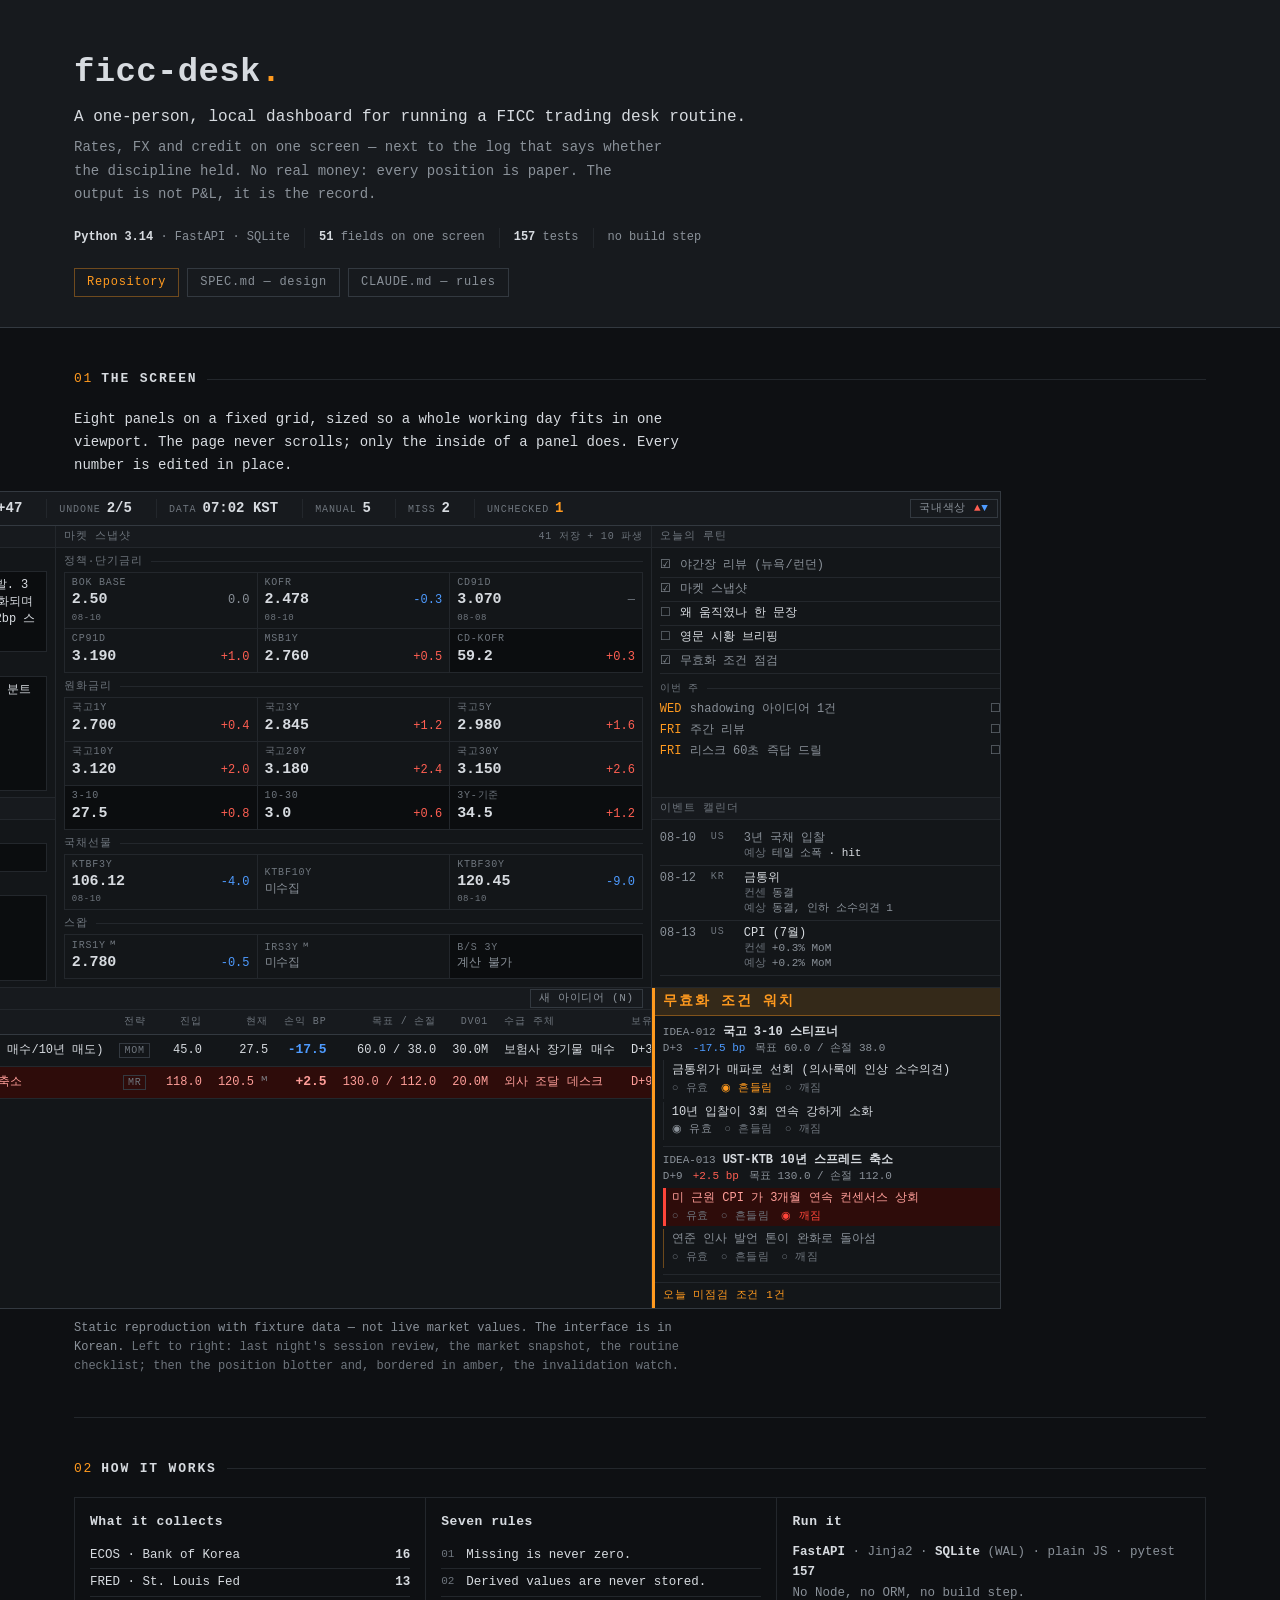
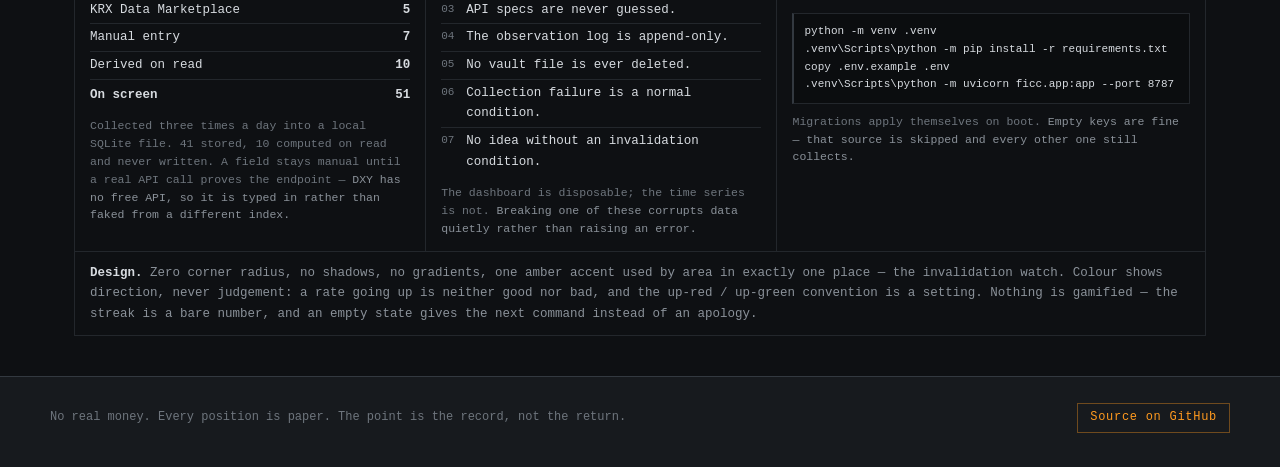
==== commit 4bf96464: "Condense the landing page to one screen 설명이 6 개 절 세로 나열이라 대시보드를 뺀 본문만 스크롤 대여섯 번이었다. 한 절 3 단으로 합친다 — " ====
--- a/index.html
+++ b/index.html
@@ -132,66 +132,63 @@
   color: var(--fg);
 }
 
-/* ---------------------------------------------------------------- lists */
-
-.rules { list-style: none; margin: 0; padding: 0; counter-reset: rule; }
-.rules li {
-  counter-increment: rule;
+/* ------------------------------------------------- compact explanation
+ * 대시보드를 뺀 설명은 한 화면에 들어간다. 3 단으로 나누고 각 단은 짧은 목록
+ * 하나씩만 갖는다 — 문단을 늘리기 시작하면 한 화면 규칙이 먼저 깨진다. */
+
+.grid3 {
   display: grid;
-  grid-template-columns: 30px minmax(0, 1fr);
-  gap: 0 10px;
-  padding: 11px 0;
+  /* 명령줄이 가장 긴 마지막 단에 폭을 더 준다 — 균등 분할하면 pre 가 가로 스크롤한다. */
+  grid-template-columns: minmax(0, 1fr) minmax(0, 1fr) minmax(0, 1.22fr);
+  border-top: 1px solid var(--hairline);
+  border-left: 1px solid var(--hairline);
+}
+.col {
+  border-right: 1px solid var(--hairline);
   border-bottom: 1px solid var(--hairline);
-  max-width: 82ch;
-}
-.rules li:first-child { border-top: 1px solid var(--hairline); }
-.rules li::before {
-  content: counter(rule, decimal-leading-zero);
+  padding: 13px 15px;
+  min-width: 0;
+}
+.col h3 { margin: 0 0 9px; }
+.col pre { font-size: 11px; padding: 9px 10px; margin-bottom: 0; }
+
+.kv { width: 100%; border-collapse: collapse; font-size: 12.5px; }
+.kv td { padding: 3px 0; border-bottom: 1px solid var(--hairline); }
+.kv td.n { text-align: right; font-weight: 700; white-space: nowrap; padding-left: 10px; }
+.kv tr:last-child td { border-bottom: 0; padding-top: 5px; border-top: 1px solid var(--hairline-strong); }
+.kv tr:last-child td:first-child { color: var(--fg); font-weight: 700; }
+
+.mini { list-style: none; margin: 0; padding: 0; font-size: 12.5px; counter-reset: r; }
+.mini li {
+  counter-increment: r;
+  position: relative;
+  padding: 3px 0 3px 25px;
+  border-bottom: 1px solid var(--hairline);
+}
+.mini li:last-child { border-bottom: 0; }
+.mini li::before {
+  content: counter(r, decimal-leading-zero);
+  position: absolute;
+  left: 0;
+  top: 3px;
+  font-size: 11px;
   color: var(--fg-label);
-  font-size: 12px;
-  line-height: 1.9;
-}
-.rules b { display: block; font-weight: 700; }
-.rules span { color: var(--fg-dim); font-size: 13px; }
-
-.bullets { list-style: none; margin: 0; padding: 0; max-width: 82ch; }
-.bullets li {
-  padding: 5px 0 5px 18px;
-  position: relative;
+}
+
+.tags { font-size: 12.5px; color: var(--fg-dim); margin: 0 0 10px; }
+.tags b { color: var(--fg); font-weight: 700; }
+
+.fine { font-size: 11.5px; line-height: 1.55; color: var(--fg-label); margin: 9px 0 0; }
+.fine b { color: var(--fg-dim); font-weight: 400; }
+
+.strip {
+  border: 1px solid var(--hairline);
+  border-top: 0;
+  padding: 11px 15px;
+  font-size: 12.5px;
   color: var(--fg-dim);
-  font-size: 13px;
-}
-.bullets li::before { content: "—"; position: absolute; left: 0; color: var(--fg-label); }
-.bullets b { color: var(--fg); font-weight: 700; }
-
-/* --------------------------------------------------------------- tables */
-
-.tbl-scroll { overflow-x: auto; }
-table.t { border-collapse: collapse; font-size: 13px; width: 100%; min-width: 640px; }
-table.t th, table.t td {
-  padding: 7px 12px 7px 0;
-  border-bottom: 1px solid var(--hairline);
-  text-align: left;
-  vertical-align: top;
-}
-table.t thead th {
-  font-size: 10px;
-  letter-spacing: .09em;
-  text-transform: uppercase;
-  color: var(--fg-label);
-  font-weight: 400;
-  border-bottom: 1px solid var(--hairline-strong);
-  white-space: nowrap;
-}
-table.t td.n { text-align: right; padding-right: 20px; white-space: nowrap; font-weight: 700; }
-table.t th.n { text-align: right; padding-right: 20px; }
-table.t td.d { color: var(--fg-dim); }
-table.t tfoot td {
-  border-bottom: 0;
-  border-top: 1px solid var(--hairline-strong);
-  color: var(--fg);
-  font-weight: 700;
-}
+}
+.strip b { color: var(--fg); font-weight: 700; }
 
 /* ----------------------------------------------------------------- code */
 
@@ -209,16 +206,6 @@
 }
 pre .c { color: var(--fg-label); }
 code { font-family: var(--font); font-size: .94em; color: var(--accent); }
-
-.note {
-  border-left: 2px solid var(--accent-line);
-  background: var(--accent-weak);
-  padding: 10px 14px;
-  font-size: 13px;
-  color: var(--fg);
-  max-width: 82ch;
-  margin: 18px 0 0;
-}
 
 /* =================================================== dashboard preview ==
  * ficc/static/app.css 의 규범을 그대로 옮긴 정적 재현이다. 실제 화면은
@@ -486,13 +473,17 @@
 .footer__inner { padding: 26px 0 34px; display: flex; flex-wrap: wrap; gap: 16px 32px; align-items: baseline; }
 .footer__note { font-size: 12px; color: var(--fg-label); flex: 1 1 320px; margin: 0; }
 
+/* 한 화면 규칙은 데스크톱 전제다. 좁아지면 3 단을 세로로 쌓고 스크롤을 허용한다. */
+@media (max-width: 1040px) {
+  .grid3 { grid-template-columns: minmax(0, 1fr); }
+}
+
 @media (max-width: 720px) {
   .masthead__inner { padding-top: 32px; }
   h1 { font-size: 26px; }
   .lede { font-size: 15px; }
   .meta__item { padding: 0 10px; }
   section { padding: 30px 0; }
-  .rules li { grid-template-columns: 24px minmax(0, 1fr); }
 }
 </style>
 </head>
@@ -525,8 +516,7 @@
 <section>
   <div class="head"><h2><span class="n">01</span>The screen</h2></div>
   <div class="prose">
-    <p>Eight panels on a fixed grid, sized so a whole working day fits in one viewport. The page never scrolls; only the inside of a panel does. Every number is entered or corrected in place — click the value, type, it saves.</p>
-  </div>
+    <p>Eight panels on a fixed grid, sized so a whole working day fits in one viewport. The page never scrolls; only the inside of a panel does. Every number is edited in place.</p>
 
   <div class="screen-frame">
     <div class="desk">
@@ -727,139 +717,56 @@
     </div>
   </div>
 
-  <p class="caption"><b>Static reproduction with fixture data — not live market values. The interface is in Korean.</b> Reading across: last night's session review, the market snapshot, today's routine checklist; then the one-sentence "why did it move", the event calendar with my call recorded before the print; then the position blotter and — bordered in amber, the only place the accent colour is used by area — the invalidation watch.</p>
+  <p class="caption"><b>Static reproduction with fixture data — not live market values. The interface is in Korean.</b> Left to right: last night's session review, the market snapshot, the routine checklist; then the position blotter and, bordered in amber, the invalidation watch.</p>
 </section>
 
 <section>
-  <div class="head"><h2><span class="n">02</span>What it does</h2></div>
-  <div class="prose">
-    <p>Three times a day a scheduled task pulls every field it can from three public APIs into a local SQLite file. Whatever has no free public source is typed in by hand. Spreads are never stored — they are computed when the page is drawn, from whichever inputs actually exist.</p>
+  <div class="head"><h2><span class="n">02</span>How it works</h2></div>
+
+  <div class="grid3">
+
+    <div class="col">
+      <h3>What it collects</h3>
+      <table class="kv">
+        <tr><td>ECOS · Bank of Korea</td><td class="n">16</td></tr>
+        <tr><td>FRED · St. Louis Fed</td><td class="n">13</td></tr>
+        <tr><td>KRX Data Marketplace</td><td class="n">5</td></tr>
+        <tr><td>Manual entry</td><td class="n">7</td></tr>
+        <tr><td>Derived on read</td><td class="n">10</td></tr>
+        <tr><td>On screen</td><td class="n">51</td></tr>
+      </table>
+      <p class="fine">Collected three times a day into a local SQLite file. 41 stored, 10 computed on read and never written. A field stays manual until a real API call proves the endpoint — <b>DXY has no free API, so it is typed in rather than faked from a different index.</b></p>
+    </div>
+
+    <div class="col">
+      <h3>Seven rules</h3>
+      <ol class="mini">
+        <li>Missing is never zero.</li>
+        <li>Derived values are never stored.</li>
+        <li>API specs are never guessed.</li>
+        <li>The observation log is append-only.</li>
+        <li>No vault file is ever deleted.</li>
+        <li>Collection failure is a normal condition.</li>
+        <li>No idea without an invalidation condition.</li>
+      </ol>
+      <p class="fine">The dashboard is disposable; the time series is not. <b>Breaking one of these corrupts data quietly rather than raising an error.</b></p>
+    </div>
+
+    <div class="col">
+      <h3>Run it</h3>
+      <p class="tags"><b>FastAPI</b> · Jinja2 · <b>SQLite</b> (WAL) · plain JS · pytest <b>157</b><br>No Node, no ORM, no build step.</p>
+<pre>python -m venv .venv
+.venv\Scripts\python -m pip install -r requirements.txt
+copy .env.example .env
+.venv\Scripts\python -m uvicorn ficc.app:app --port 8787</pre>
+      <p class="fine">Migrations apply themselves on boot. <b>Empty keys are fine — that source is skipped and every other one still collects.</b></p>
+    </div>
+
   </div>
 
-  <div class="tbl-scroll">
-    <table class="t">
-      <thead>
-        <tr><th>Source</th><th class="n">Fields</th><th>What it covers</th></tr>
-      </thead>
-      <tbody>
-        <tr>
-          <td>ECOS — Bank of Korea</td><td class="n">16</td>
-          <td class="d">Base rate, KOFR, CD/CP 91D, MSB 1Y, KTB 1–30Y, corporate AA-/BBB- 3Y, USD/KRW, KRW/100JPY, KRW/CNY</td>
-        </tr>
-        <tr>
-          <td>FRED — St. Louis Fed</td><td class="n">13</td>
-          <td class="d">UST 3M–30Y, SOFR, fed funds target upper, 10Y breakeven, US IG/HY OAS, USD/JPY, EUR/USD, VIX</td>
-        </tr>
-        <tr>
-          <td>KRX Data Marketplace</td><td class="n">5</td>
-          <td class="d">KTB futures 3/10/30Y close and open interest 3/10Y — called once a day, response cached</td>
-        </tr>
-        <tr>
-          <td>Manual entry</td><td class="n">7</td>
-          <td class="d">KRW IRS 1/3/5Y, 1M NDF, 1M FX swap point, DXY, Korea 5Y CDS — no free public source exists for these</td>
-        </tr>
-        <tr>
-          <td>Derived on read</td><td class="n">10</td>
-          <td class="d">Curve spreads, bond–swap, credit spreads, the KR–US 10Y differential — never written to the database</td>
-        </tr>
-      </tbody>
-      <tfoot>
-        <tr><td>On screen</td><td class="n">51</td><td>41 stored · 10 derived</td></tr>
-      </tfoot>
-    </table>
+  <div class="strip">
+    <b>Design.</b> Zero corner radius, no shadows, no gradients, one amber accent used by area in exactly one place — the invalidation watch. Colour shows direction, never judgement: a rate going up is neither good nor bad, and the up-red / up-green convention is a setting. Nothing is gamified — the streak is a bare number, and an empty state gives the next command instead of an apology.
   </div>
-
-  <p class="note">A field stays manual until a real API call proves the endpoint. DXY is the clearest case: it is an ICE proprietary index with no free API, and the broad dollar index on FRED is a different number with different weights — so it is not quietly filled in under a label that would be a lie.</p>
-</section>
-
-<section>
-  <div class="head"><h2><span class="n">03</span>Seven rules</h2></div>
-  <div class="prose">
-    <p>The dashboard is disposable; the time series is not. These are the invariants the code is written against — breaking one corrupts data quietly rather than raising an error.</p>
-  </div>
-
-  <ol class="rules">
-    <li><b>Missing is never zero.</b><span>If a value was not collected, no row is written and the cell reads "not collected". "There is no value" and "the value is 0" are never mixed.</span></li>
-    <li><b>Derived values are never stored.</b><span>Spreads are computed on read. If any input is missing the result is None — never substituted with 0.</span></li>
-    <li><b>API specs are never guessed.</b><span>Series codes and endpoints enter the config only after a real call confirms them, annotated with the date they were verified.</span></li>
-    <li><b>The observation log is append-only.</b><span>No UPDATE, no DELETE, under any circumstance. Every overwrite of a value is recorded there instead.</span></li>
-    <li><b>No vault file is ever deleted.</b><span>The Obsidian <code>.obsidian/</code> directory is neither read nor written.</span></li>
-    <li><b>Collection failure is a normal condition.</b><span>One dead source does not kill the run. Successful fields are stored; failures land in a result table with the reason.</span></li>
-    <li><b>No idea without an invalidation condition.</b><span>At least one is required, enforced at the application level. A thesis you cannot be wrong about is not a thesis.</span></li>
-  </ol>
-</section>
-
-<section>
-  <div class="head"><h2><span class="n">04</span>Design</h2></div>
-  <div class="prose">
-    <p>Not a dark theme — a discipline for information density, borrowed from real FICC terminals. Corner radius is zero, there are no shadows and no gradients, and the accent is a single amber used by area in exactly one place: the invalidation watch.</p>
-  </div>
-
-  <h3>Colour shows direction, never judgement</h3>
-  <ul class="bullets">
-    <li>A rate going up is neither good nor bad. <b>Up red / down blue</b> is the Korean convention and the default; <b>up green / down red</b> is the Bloomberg one. It is a setting, and neither palette implies an opinion.</li>
-    <li>"Broken" is marked by <b>shape as well as colour</b> — inverted background plus a 3px left bar — so it does not depend on which direction palette is active.</li>
-  </ul>
-
-  <h3>Nothing is gamified</h3>
-  <ul class="bullets">
-    <li>The streak is a <b>bare number</b>. No badge, no celebration, no warning when it breaks.</li>
-    <li>No welcome message, no motivational copy, no emoji, no illustration.</li>
-    <li>A value flashes once for 150ms when it updates. That is the only animation, and <code>prefers-reduced-motion</code> removes it.</li>
-  </ul>
-
-  <h3>Empty states give the next command</h3>
-  <ul class="bullets">
-    <li>Not <b>"No data yet :("</b> but <b>"Today's snapshot not collected — python -m ficc.ingest"</b>.</li>
-    <li>Not an apology but an instruction: <b>"No active position — write Wednesday's idea"</b>.</li>
-  </ul>
-</section>
-
-<section>
-  <div class="head"><h2><span class="n">05</span>Stack</h2></div>
-  <div class="prose">
-    <p>Every dependency carries one line of justification in <code>SPEC.md</code>. The constraint that shaped the list: it has to still run in a year, on this machine, without a build step.</p>
-  </div>
-
-  <div class="tbl-scroll">
-    <table class="t">
-      <thead><tr><th>Layer</th><th>Choice</th><th>Why</th></tr></thead>
-      <tbody>
-        <tr><td>Web</td><td>FastAPI + Uvicorn</td><td class="d">Type-hint validation stops unit and typo errors at the entry point, where the manual fields come in</td></tr>
-        <tr><td>Templates</td><td>Jinja2, server-rendered</td><td class="d">One screen, almost no state — an SPA would add a build step just to check a refresh</td></tr>
-        <tr><td>Interaction</td><td>~200 lines of plain JS</td><td class="d">Inline edit, debounced save, one flash. A framework here would not survive a year of neglect</td></tr>
-        <tr><td>Database</td><td>SQLite, WAL</td><td class="d">A single file, so a backup is a file copy — the easiest way not to lose the series</td></tr>
-        <tr><td>Migrations</td><td>Numbered .sql + schema_version</td><td class="d">Alembic is too much for a one-person local DB, and schema history reads better as text</td></tr>
-        <tr><td>Scheduling</td><td>Windows Task Scheduler</td><td class="d">An OS primitive — no resident process, and it runs whenever the machine is on</td></tr>
-        <tr><td>Tests</td><td>pytest — 157</td><td class="d">Derived values, backfill and export idempotency. UI tests would not pay for themselves here</td></tr>
-      </tbody>
-    </table>
-  </div>
-
-  <h3>Deliberately not used</h3>
-  <p class="caption" style="max-width:74ch">Docker · PostgreSQL · authentication · an ORM · Tailwind · any frontend build tool · state management · WebSockets · Node.js. In a one-person local app, every one of them is pure maintenance cost.</p>
-</section>
-
-<section>
-  <div class="head"><h2><span class="n">06</span>Run it</h2></div>
-  <div class="prose">
-    <p>Windows, Python 3.14. Migrations apply themselves on boot, so there is no database setup step.</p>
-  </div>
-
-<pre><span class="c"># create the environment and install</span>
-python -m venv .venv
-.venv\Scripts\python -m pip install -r requirements.txt</pre>
-
-<pre><span class="c"># copy the key template and fill in whatever you have</span>
-copy .env.example .env</pre>
-
-<pre><span class="c"># serve on 127.0.0.1:8787</span>
-.venv\Scripts\python -m uvicorn ficc.app:app --port 8787 --reload</pre>
-
-<pre><span class="c"># collect once</span>
-.venv\Scripts\python -m ficc.ingest</pre>
-
-  <p class="note">Empty keys are fine. A source with no key marks its fields "no key" and is skipped — the run does not die, and every other source still collects. Nothing you have to sign up for is required to see the screen.</p>
 </section>
 
 </main>
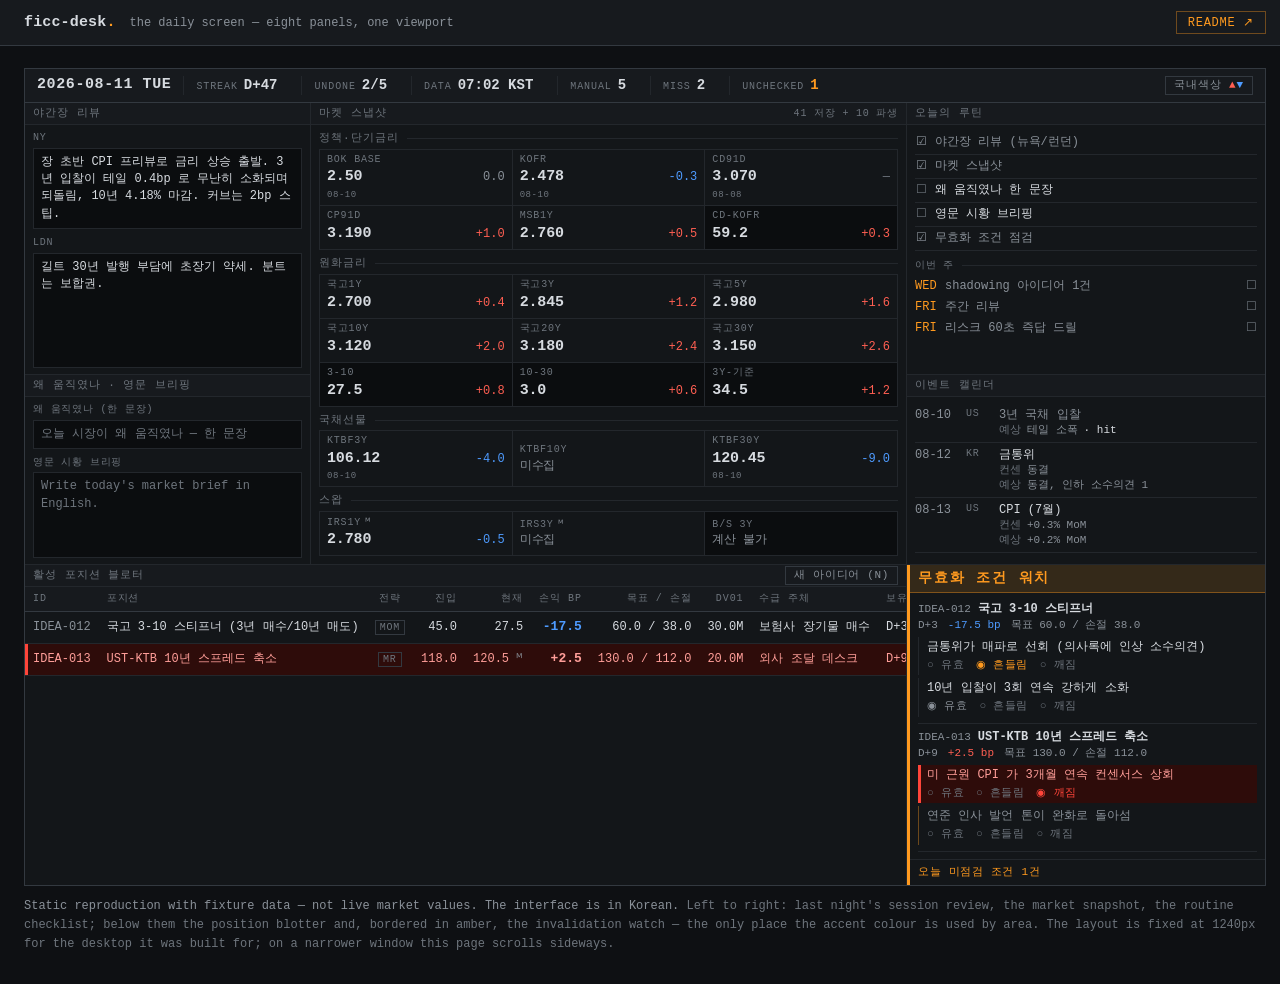
==== commit 9638b98a: "Split the page: README explains, index.html shows the screen 대시보드가 본문 단(1180px)보다 넓어 프레임 안에서 가로 스크롤했" ====
--- a/index.html
+++ b/index.html
@@ -1,21 +1,22 @@
 <!DOCTYPE html>
 <!--
-  ficc-desk 랜딩 페이지 (GitHub Pages).
-
+  ficc-desk 대시보드 화면 (GitHub Pages).
+
+  설명은 README.md 에 있고 이 파일은 화면만 보여준다.
   Settings > Pages > Source: Deploy from a branch > main + / (root)
 
-  ⚠ 아래 저장소 주소 4곳을 실제 주소로 바꾼다. "USERNAME/REPO" 로 검색하면 전부 나온다.
-
-  이 파일은 앱과 같은 디자인 토큰을 쓰지만 ficc/static/app.css 를 참조하지 않는다 —
-  Pages 는 정적 파일만 서빙하고 /static/ 경로가 없기 때문이다. 토큰을 바꿀 일이 생기면
-  app.css 와 이 파일 두 곳을 같이 고친다.
+  ⚠ 저장소 주소 1곳을 실제 주소로 바꾼다.
+
+  앱과 같은 디자인 토큰을 인라인으로 복제했다 — Pages 에는 /static/ 경로가 없어
+  ficc/static/app.css 를 참조할 수 없다. 토큰을 바꿀 일이 생기면 두 곳을 같이 고친다.
+  값은 ficc/demo.py 픽스처다. 실제 시장 값이 아니다.
 -->
 <html lang="en">
 <head>
 <meta charset="utf-8">
 <meta name="viewport" content="width=device-width, initial-scale=1">
-<title>ficc-desk — a FICC desk routine, in one screen</title>
-<meta name="description" content="A one-person local dashboard for running a FICC trading desk routine. Rates, FX and credit on one screen, next to the log that says whether the discipline held.">
+<title>ficc-desk — the daily screen</title>
+<meta name="description" content="The ficc-desk dashboard: eight panels on one screen — market snapshot, routine checklist, position blotter and invalidation watch.">
 <style>
 :root {
   --bg:            #0E1013;
@@ -55,173 +56,67 @@
   background: var(--bg);
   color: var(--fg);
   font-family: var(--font);
-  font-size: 14px;
-  line-height: 1.65;
   font-variant-numeric: tabular-nums;
   -webkit-font-smoothing: antialiased;
-}
-::selection { background: var(--accent-weak); }
-
-a { color: var(--fg); text-decoration: none; border-bottom: 1px solid var(--hairline-strong); }
-a:hover { color: var(--accent); border-bottom-color: var(--accent-line); }
-
-.wrap { max-width: 1180px; margin: 0 auto; padding: 0 24px; }
-.prose { max-width: 74ch; }
-p { margin: 0 0 14px; }
-p:last-child { margin-bottom: 0; }
-
-.cap {
-  font-size: 11px;
-  letter-spacing: .09em;
-  color: var(--fg-label);
-  text-transform: uppercase;
-  white-space: nowrap;
-}
-
-/* ------------------------------------------------------------- masthead */
-
-.masthead { border-bottom: 1px solid var(--hairline-strong); background: var(--bg-raised); }
-.masthead__inner { padding-top: 44px; padding-bottom: 30px; }
-h1 {
-  font-size: 34px;
-  font-weight: 700;
-  letter-spacing: .01em;
-  margin: 0 0 4px;
-}
-h1 .dot { color: var(--accent); }
-.lede { font-size: 16px; color: var(--fg); margin: 0 0 6px; max-width: 70ch; }
-.sub  { font-size: 14px; color: var(--fg-dim); margin: 0 0 22px; max-width: 70ch; }
-
-.meta { display: flex; flex-wrap: wrap; margin: 0 0 20px; }
-.meta__item {
-  padding: 0 14px;
-  border-left: 1px solid var(--hairline);
-  font-size: 12px;
-  color: var(--fg-dim);
-}
-.meta__item:first-child { padding-left: 0; border-left: 0; }
-.meta__item b { color: var(--fg); font-weight: 700; }
-
-.links { display: flex; flex-wrap: wrap; gap: 8px; }
-.btn {
-  display: inline-block;
-  padding: 4px 12px;
+  /* 데스크(1240px)가 화면보다 넓으면 페이지가 가로로 스크롤한다. body 를 그 폭까지
+   * 늘려 두어야 상단 바 배경이 스크롤한 만큼 같이 따라온다 — 이게 없으면 오른쪽으로
+   * 스크롤했을 때 바만 화면 폭에서 끊긴다. */
+  min-width: max-content;
+}
+
+/* ------------------------------------------------------------------ 상단 바 */
+
+.bar {
+  display: flex;
+  align-items: baseline;
+  flex-wrap: wrap;
+  gap: 0 14px;
+  padding: 11px 24px;
+  background: var(--bg-raised);
+  border-bottom: 1px solid var(--hairline-strong);
+}
+.bar__name { font-size: 15px; font-weight: 700; letter-spacing: .01em; }
+.bar__name .dot { color: var(--accent); }
+.bar__sub { font-size: 12px; color: var(--fg-dim); }
+.bar__spacer { flex: 1 1 auto; }
+.bar a {
   font-size: 12px;
   letter-spacing: .06em;
-  color: var(--fg-dim);
+  color: var(--accent);
+  text-decoration: none;
+  border: 1px solid var(--accent-line);
+  padding: 3px 11px;
+  white-space: nowrap;
+}
+.bar a:hover { background: var(--accent-weak); }
+
+/* -------------------------------------------------------------------- 무대
+ * 데스크는 1240px 고정이다 (블로터 11 열이 접히면 안 된다). 화면이 그보다 넓으면
+ * margin auto 가 가운데로 놓고, 좁으면 auto 가 0 이 되어 페이지가 가로로 스크롤한다.
+ * overflow 컨테이너 안에서 margin auto 로 가운데 정렬하면 넘칠 때 왼쪽이 잘리므로
+ * (스크롤해도 왼쪽 끝에 닿지 못한다) 프레임을 스크롤 상자에 넣지 않는다.
+ * .stage 의 min-width 가 없으면 스크롤한 뒤 오른쪽 여백이 사라진다. */
+
+.stage { padding: 22px 24px 30px; }
+.frame {
+  width: max-content;
+  margin: 0 auto;
   border: 1px solid var(--hairline-strong);
-}
-.btn:hover { color: var(--fg); border-color: var(--accent-line); }
-.btn--go { color: var(--accent); border-color: var(--accent-line); }
-
-/* -------------------------------------------------------------- section */
-
-section { padding: 40px 0; border-bottom: 1px solid var(--hairline); }
-main > section:last-of-type { border-bottom: 0; }
-
-.head { display: flex; align-items: center; gap: 10px; margin: 0 0 18px; }
-.head::after { content: ""; flex: 1 1 auto; height: 1px; background: var(--hairline); }
-h2 { font-size: 13px; font-weight: 700; letter-spacing: .14em; text-transform: uppercase; margin: 0; }
-h2 .n { color: var(--accent); margin-right: 8px; font-weight: 400; }
-
-h3 {
-  font-size: 13px;
-  font-weight: 700;
-  letter-spacing: .04em;
-  margin: 22px 0 6px;
-  color: var(--fg);
-}
-
-/* ------------------------------------------------- compact explanation
- * 대시보드를 뺀 설명은 한 화면에 들어간다. 3 단으로 나누고 각 단은 짧은 목록
- * 하나씩만 갖는다 — 문단을 늘리기 시작하면 한 화면 규칙이 먼저 깨진다. */
-
-.grid3 {
-  display: grid;
-  /* 명령줄이 가장 긴 마지막 단에 폭을 더 준다 — 균등 분할하면 pre 가 가로 스크롤한다. */
-  grid-template-columns: minmax(0, 1fr) minmax(0, 1fr) minmax(0, 1.22fr);
-  border-top: 1px solid var(--hairline);
-  border-left: 1px solid var(--hairline);
-}
-.col {
-  border-right: 1px solid var(--hairline);
-  border-bottom: 1px solid var(--hairline);
-  padding: 13px 15px;
-  min-width: 0;
-}
-.col h3 { margin: 0 0 9px; }
-.col pre { font-size: 11px; padding: 9px 10px; margin-bottom: 0; }
-
-.kv { width: 100%; border-collapse: collapse; font-size: 12.5px; }
-.kv td { padding: 3px 0; border-bottom: 1px solid var(--hairline); }
-.kv td.n { text-align: right; font-weight: 700; white-space: nowrap; padding-left: 10px; }
-.kv tr:last-child td { border-bottom: 0; padding-top: 5px; border-top: 1px solid var(--hairline-strong); }
-.kv tr:last-child td:first-child { color: var(--fg); font-weight: 700; }
-
-.mini { list-style: none; margin: 0; padding: 0; font-size: 12.5px; counter-reset: r; }
-.mini li {
-  counter-increment: r;
-  position: relative;
-  padding: 3px 0 3px 25px;
-  border-bottom: 1px solid var(--hairline);
-}
-.mini li:last-child { border-bottom: 0; }
-.mini li::before {
-  content: counter(r, decimal-leading-zero);
-  position: absolute;
-  left: 0;
-  top: 3px;
-  font-size: 11px;
+  background: var(--bg);
+}
+.note {
+  max-width: 1242px;
+  margin: 11px auto 0;
+  font-size: 12px;
+  line-height: 1.6;
   color: var(--fg-label);
 }
-
-.tags { font-size: 12.5px; color: var(--fg-dim); margin: 0 0 10px; }
-.tags b { color: var(--fg); font-weight: 700; }
-
-.fine { font-size: 11.5px; line-height: 1.55; color: var(--fg-label); margin: 9px 0 0; }
-.fine b { color: var(--fg-dim); font-weight: 400; }
-
-.strip {
-  border: 1px solid var(--hairline);
-  border-top: 0;
-  padding: 11px 15px;
-  font-size: 12.5px;
-  color: var(--fg-dim);
-}
-.strip b { color: var(--fg); font-weight: 700; }
-
-/* ----------------------------------------------------------------- code */
-
-pre {
-  margin: 0 0 8px;
-  padding: 9px 12px;
-  background: var(--bg-sunken);
-  border: 1px solid var(--hairline);
-  border-left: 2px solid var(--hairline-strong);
-  font-family: var(--font);
-  font-size: 12.5px;
-  line-height: 1.6;
-  color: var(--fg);
-  overflow-x: auto;
-}
-pre .c { color: var(--fg-label); }
-code { font-family: var(--font); font-size: .94em; color: var(--accent); }
-
-/* =================================================== dashboard preview ==
- * ficc/static/app.css 의 규범을 그대로 옮긴 정적 재현이다. 실제 화면은
- * 페이지가 스크롤하지 않지만, 이 미리보기는 좁은 화면에서 가로 스크롤한다. */
-
-/* 데스크는 1240px 고정이다 (블로터 11 열이 접히면 안 된다). 본문 단(1180px)보다
- * 넓으므로 프레임만 밖으로 빼서 가운데 정렬한다. 화면이 그보다 좁으면 프레임 안에서
- * 가로 스크롤한다 — 페이지 자체는 가로로 스크롤하지 않는다. */
-.screen-frame {
-  border: 1px solid var(--hairline-strong);
-  overflow-x: auto;
-  background: var(--bg);
-  width: min(1292px, calc(100vw - 48px));
-  margin-left: 50%;
-  transform: translateX(-50%);
-}
+.note b { color: var(--fg-dim); font-weight: 400; }
+
+/* ============================================================ 대시보드 재현
+ * ficc/static/app.css 의 규범을 그대로 옮겼다. 실제 화면은 페이지가 스크롤하지
+ * 않지만, 여기서는 패널이 잘리지 않도록 행 높이를 조금 키웠다. */
+
 .desk {
   display: grid;
   width: 1240px;
@@ -463,62 +358,20 @@
   color: var(--accent);
   flex: 0 0 auto;
 }
-
-.caption { font-size: 12px; color: var(--fg-label); margin: 10px 0 0; max-width: 88ch; line-height: 1.6; }
-.caption b { color: var(--fg-dim); font-weight: 400; }
-
-/* --------------------------------------------------------------- footer */
-
-footer { border-top: 1px solid var(--hairline-strong); background: var(--bg-raised); }
-.footer__inner { padding: 26px 0 34px; display: flex; flex-wrap: wrap; gap: 16px 32px; align-items: baseline; }
-.footer__note { font-size: 12px; color: var(--fg-label); flex: 1 1 320px; margin: 0; }
-
-/* 한 화면 규칙은 데스크톱 전제다. 좁아지면 3 단을 세로로 쌓고 스크롤을 허용한다. */
-@media (max-width: 1040px) {
-  .grid3 { grid-template-columns: minmax(0, 1fr); }
-}
-
-@media (max-width: 720px) {
-  .masthead__inner { padding-top: 32px; }
-  h1 { font-size: 26px; }
-  .lede { font-size: 15px; }
-  .meta__item { padding: 0 10px; }
-  section { padding: 30px 0; }
-}
 </style>
 </head>
 <body>
 
-<header class="masthead">
-  <div class="wrap masthead__inner">
-    <h1>ficc-desk<span class="dot">.</span></h1>
-    <p class="lede">A one-person, local dashboard for running a FICC trading desk routine.</p>
-    <p class="sub">Rates, FX and credit on one screen — next to the log that says whether the discipline held. No real money: every position is paper. The output is not P&amp;L, it is the record.</p>
-
-    <div class="meta">
-      <span class="meta__item"><b>Python 3.14</b> · FastAPI · SQLite</span>
-      <span class="meta__item"><b>51</b> fields on one screen</span>
-      <span class="meta__item"><b>157</b> tests</span>
-      <span class="meta__item">no build step</span>
-    </div>
-
-    <!-- ⚠ USERNAME/REPO 를 실제 저장소 주소로 바꾼다 -->
-    <nav class="links">
-      <a class="btn btn--go" href="https://github.com/USERNAME/REPO">Repository</a>
-      <a class="btn" href="https://github.com/USERNAME/REPO/blob/main/SPEC.md">SPEC.md — design</a>
-      <a class="btn" href="https://github.com/USERNAME/REPO/blob/main/CLAUDE.md">CLAUDE.md — rules</a>
-    </nav>
-  </div>
+<header class="bar">
+  <span class="bar__name">ficc-desk<span class="dot">.</span></span>
+  <span class="bar__sub">the daily screen — eight panels, one viewport</span>
+  <span class="bar__spacer"></span>
+  <!-- ⚠ 실제 저장소 주소로 바꾼다 -->
+  <a href="https://github.com/USERNAME/REPO">README ↗</a>
 </header>
 
-<main class="wrap">
-
-<section>
-  <div class="head"><h2><span class="n">01</span>The screen</h2></div>
-  <div class="prose">
-    <p>Eight panels on a fixed grid, sized so a whole working day fits in one viewport. The page never scrolls; only the inside of a panel does. Every number is edited in place.</p>
-
-  <div class="screen-frame">
+<div class="stage">
+  <div class="frame">
     <div class="desk">
 
       <div class="topbar a-topbar">
@@ -717,67 +570,11 @@
     </div>
   </div>
 
-  <p class="caption"><b>Static reproduction with fixture data — not live market values. The interface is in Korean.</b> Left to right: last night's session review, the market snapshot, the routine checklist; then the position blotter and, bordered in amber, the invalidation watch.</p>
-</section>
-
-<section>
-  <div class="head"><h2><span class="n">02</span>How it works</h2></div>
-
-  <div class="grid3">
-
-    <div class="col">
-      <h3>What it collects</h3>
-      <table class="kv">
-        <tr><td>ECOS · Bank of Korea</td><td class="n">16</td></tr>
-        <tr><td>FRED · St. Louis Fed</td><td class="n">13</td></tr>
-        <tr><td>KRX Data Marketplace</td><td class="n">5</td></tr>
-        <tr><td>Manual entry</td><td class="n">7</td></tr>
-        <tr><td>Derived on read</td><td class="n">10</td></tr>
-        <tr><td>On screen</td><td class="n">51</td></tr>
-      </table>
-      <p class="fine">Collected three times a day into a local SQLite file. 41 stored, 10 computed on read and never written. A field stays manual until a real API call proves the endpoint — <b>DXY has no free API, so it is typed in rather than faked from a different index.</b></p>
-    </div>
-
-    <div class="col">
-      <h3>Seven rules</h3>
-      <ol class="mini">
-        <li>Missing is never zero.</li>
-        <li>Derived values are never stored.</li>
-        <li>API specs are never guessed.</li>
-        <li>The observation log is append-only.</li>
-        <li>No vault file is ever deleted.</li>
-        <li>Collection failure is a normal condition.</li>
-        <li>No idea without an invalidation condition.</li>
-      </ol>
-      <p class="fine">The dashboard is disposable; the time series is not. <b>Breaking one of these corrupts data quietly rather than raising an error.</b></p>
-    </div>
-
-    <div class="col">
-      <h3>Run it</h3>
-      <p class="tags"><b>FastAPI</b> · Jinja2 · <b>SQLite</b> (WAL) · plain JS · pytest <b>157</b><br>No Node, no ORM, no build step.</p>
-<pre>python -m venv .venv
-.venv\Scripts\python -m pip install -r requirements.txt
-copy .env.example .env
-.venv\Scripts\python -m uvicorn ficc.app:app --port 8787</pre>
-      <p class="fine">Migrations apply themselves on boot. <b>Empty keys are fine — that source is skipped and every other one still collects.</b></p>
-    </div>
-
-  </div>
-
-  <div class="strip">
-    <b>Design.</b> Zero corner radius, no shadows, no gradients, one amber accent used by area in exactly one place — the invalidation watch. Colour shows direction, never judgement: a rate going up is neither good nor bad, and the up-red / up-green convention is a setting. Nothing is gamified — the streak is a bare number, and an empty state gives the next command instead of an apology.
-  </div>
-</section>
-
-</main>
-
-<footer>
-  <div class="wrap footer__inner">
-    <p class="footer__note">No real money. Every position is paper. The point is the record, not the return.</p>
-    <!-- ⚠ USERNAME/REPO 를 실제 저장소 주소로 바꾼다 -->
-    <a class="btn btn--go" href="https://github.com/USERNAME/REPO">Source on GitHub</a>
-  </div>
-</footer>
+  <p class="note"><b>Static reproduction with fixture data — not live market values. The interface is in Korean.</b>
+  Left to right: last night's session review, the market snapshot, the routine checklist; below them the position
+  blotter and, bordered in amber, the invalidation watch — the only place the accent colour is used by area.
+  The layout is fixed at 1240px for the desktop it was built for; on a narrower window this page scrolls sideways.</p>
+</div>
 
 </body>
 </html>
